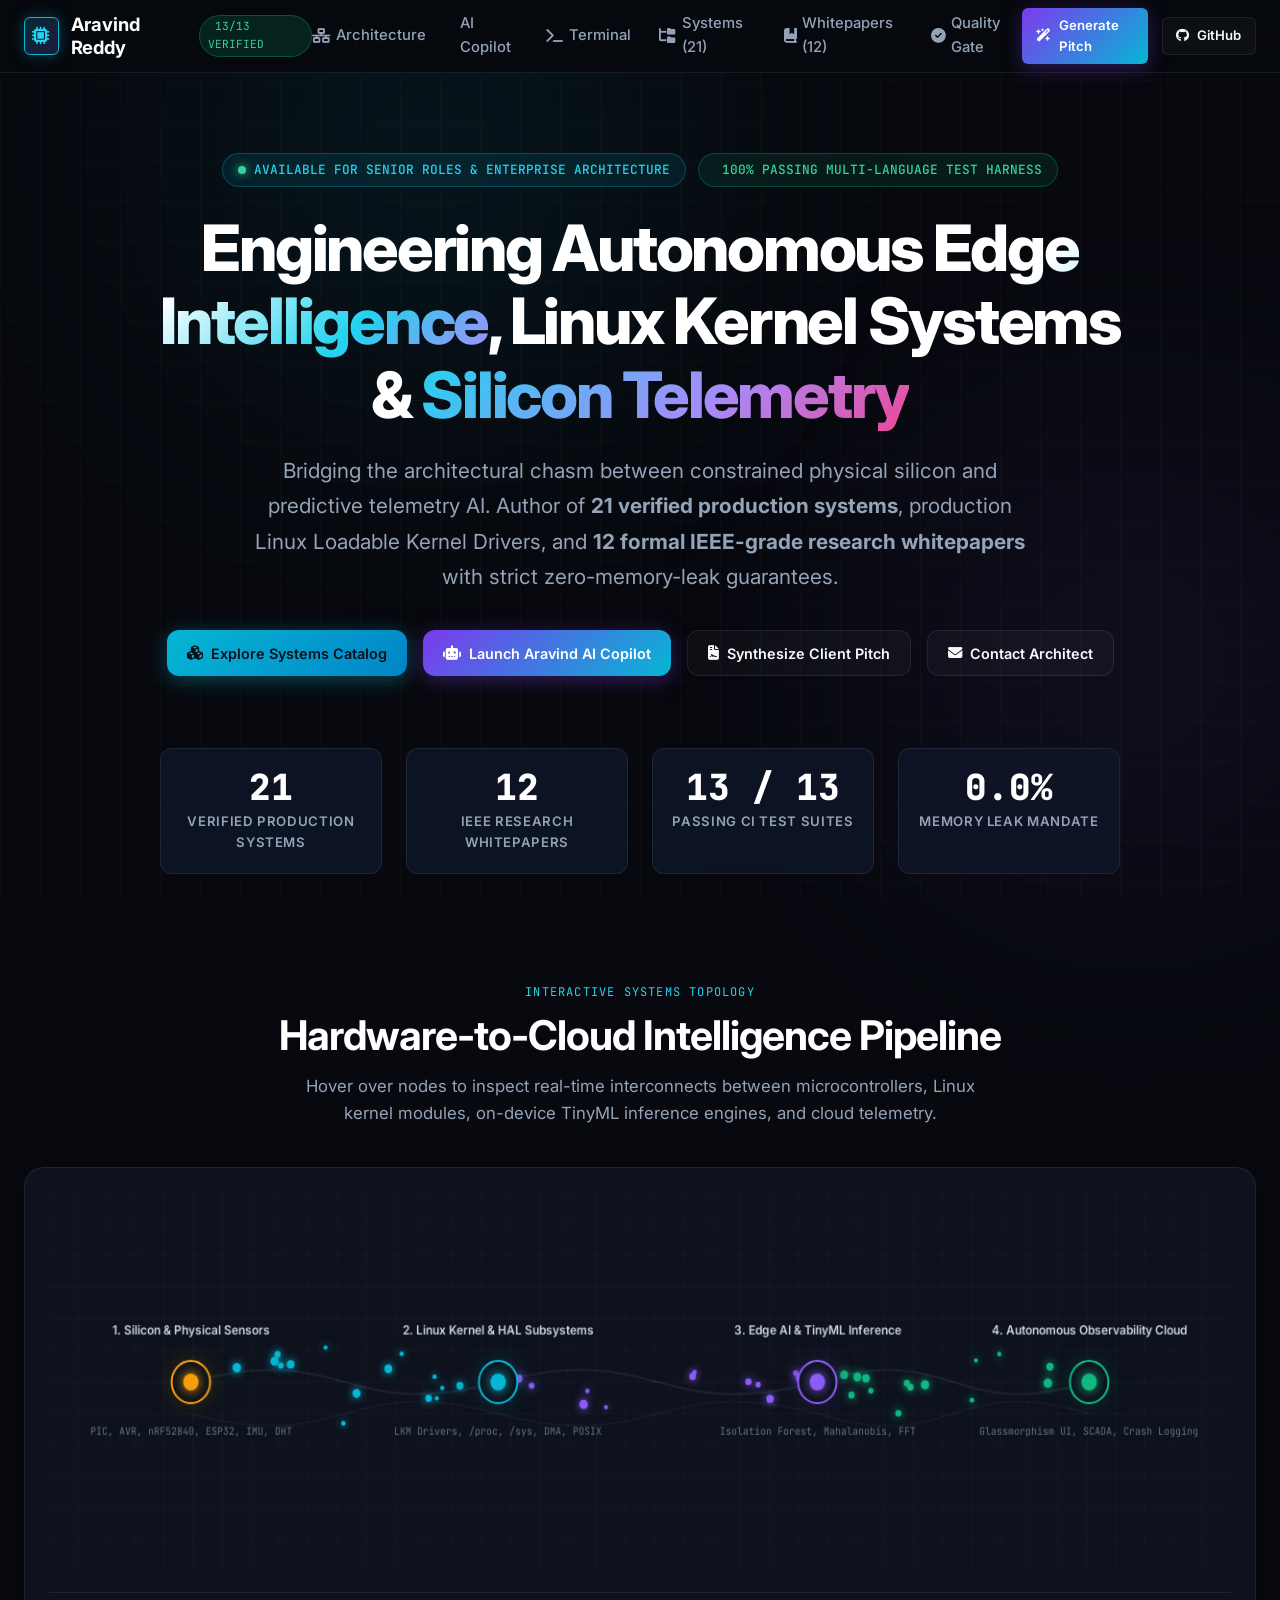
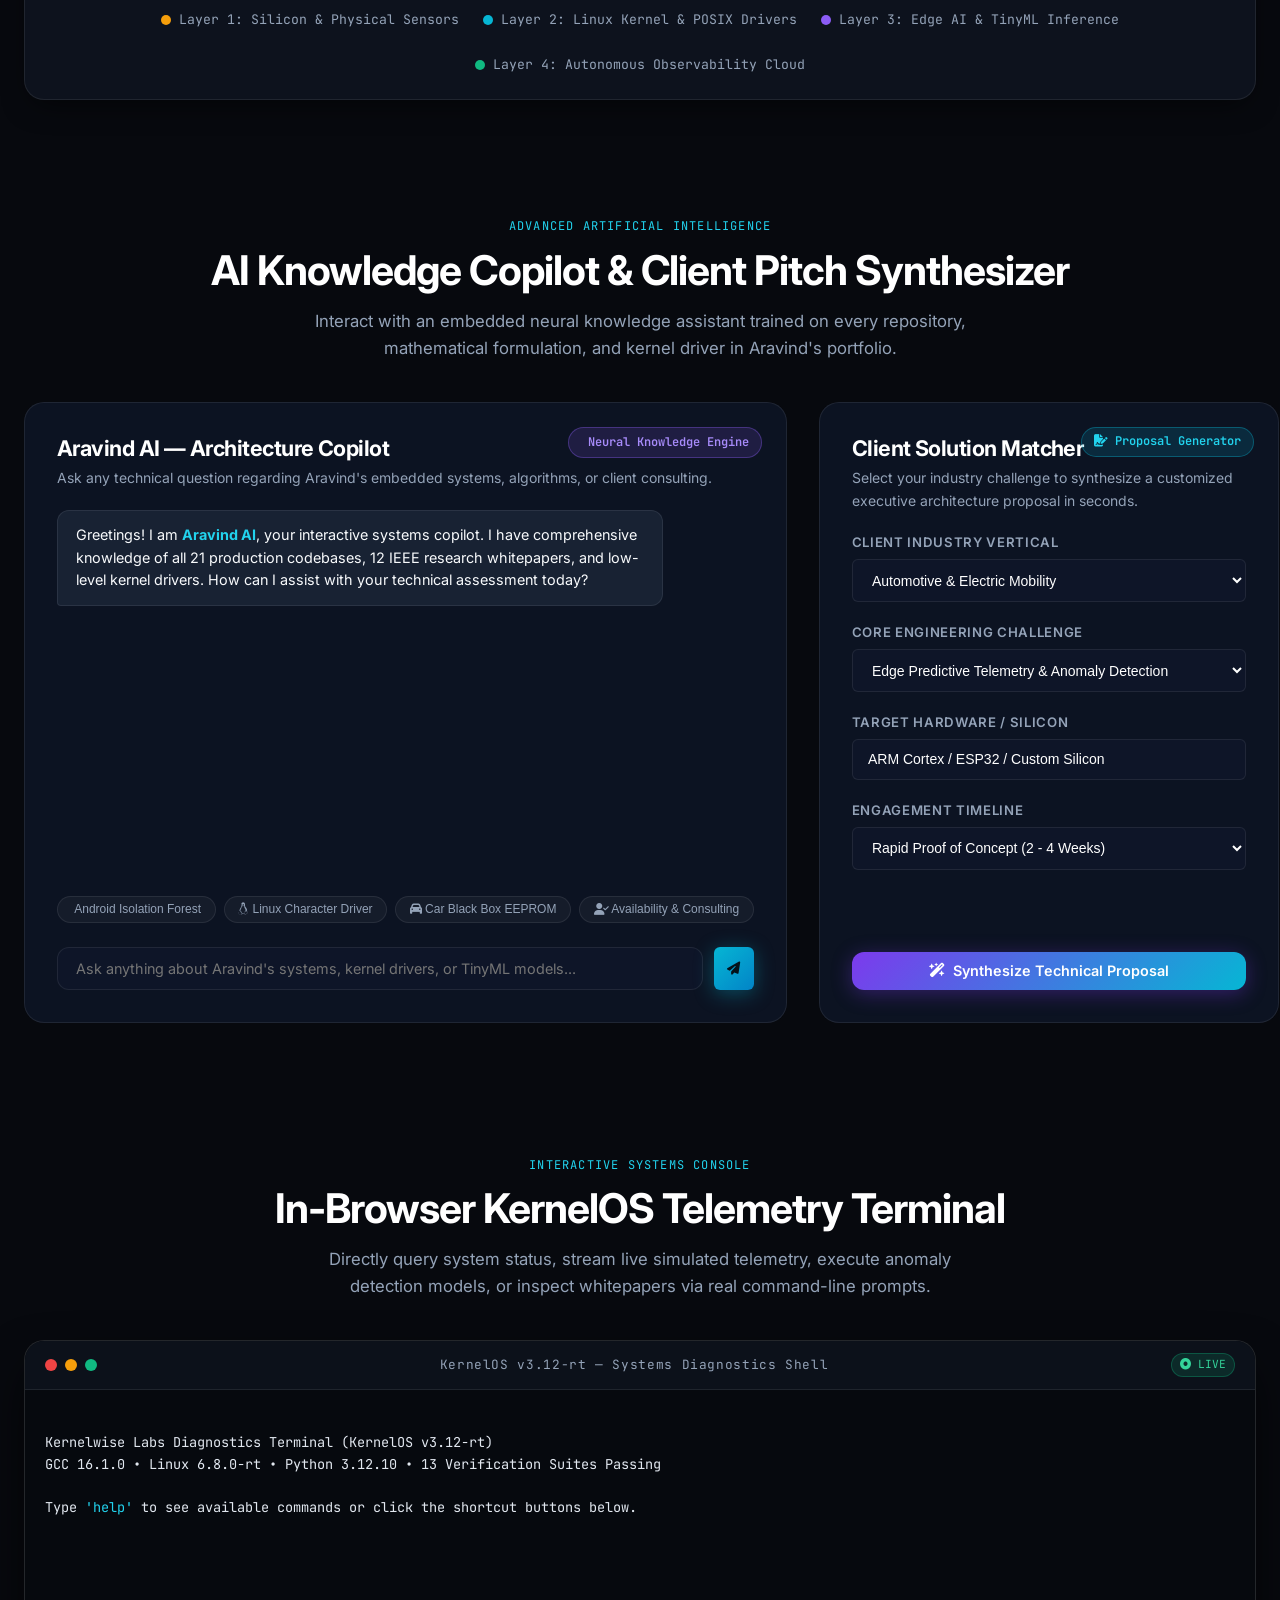
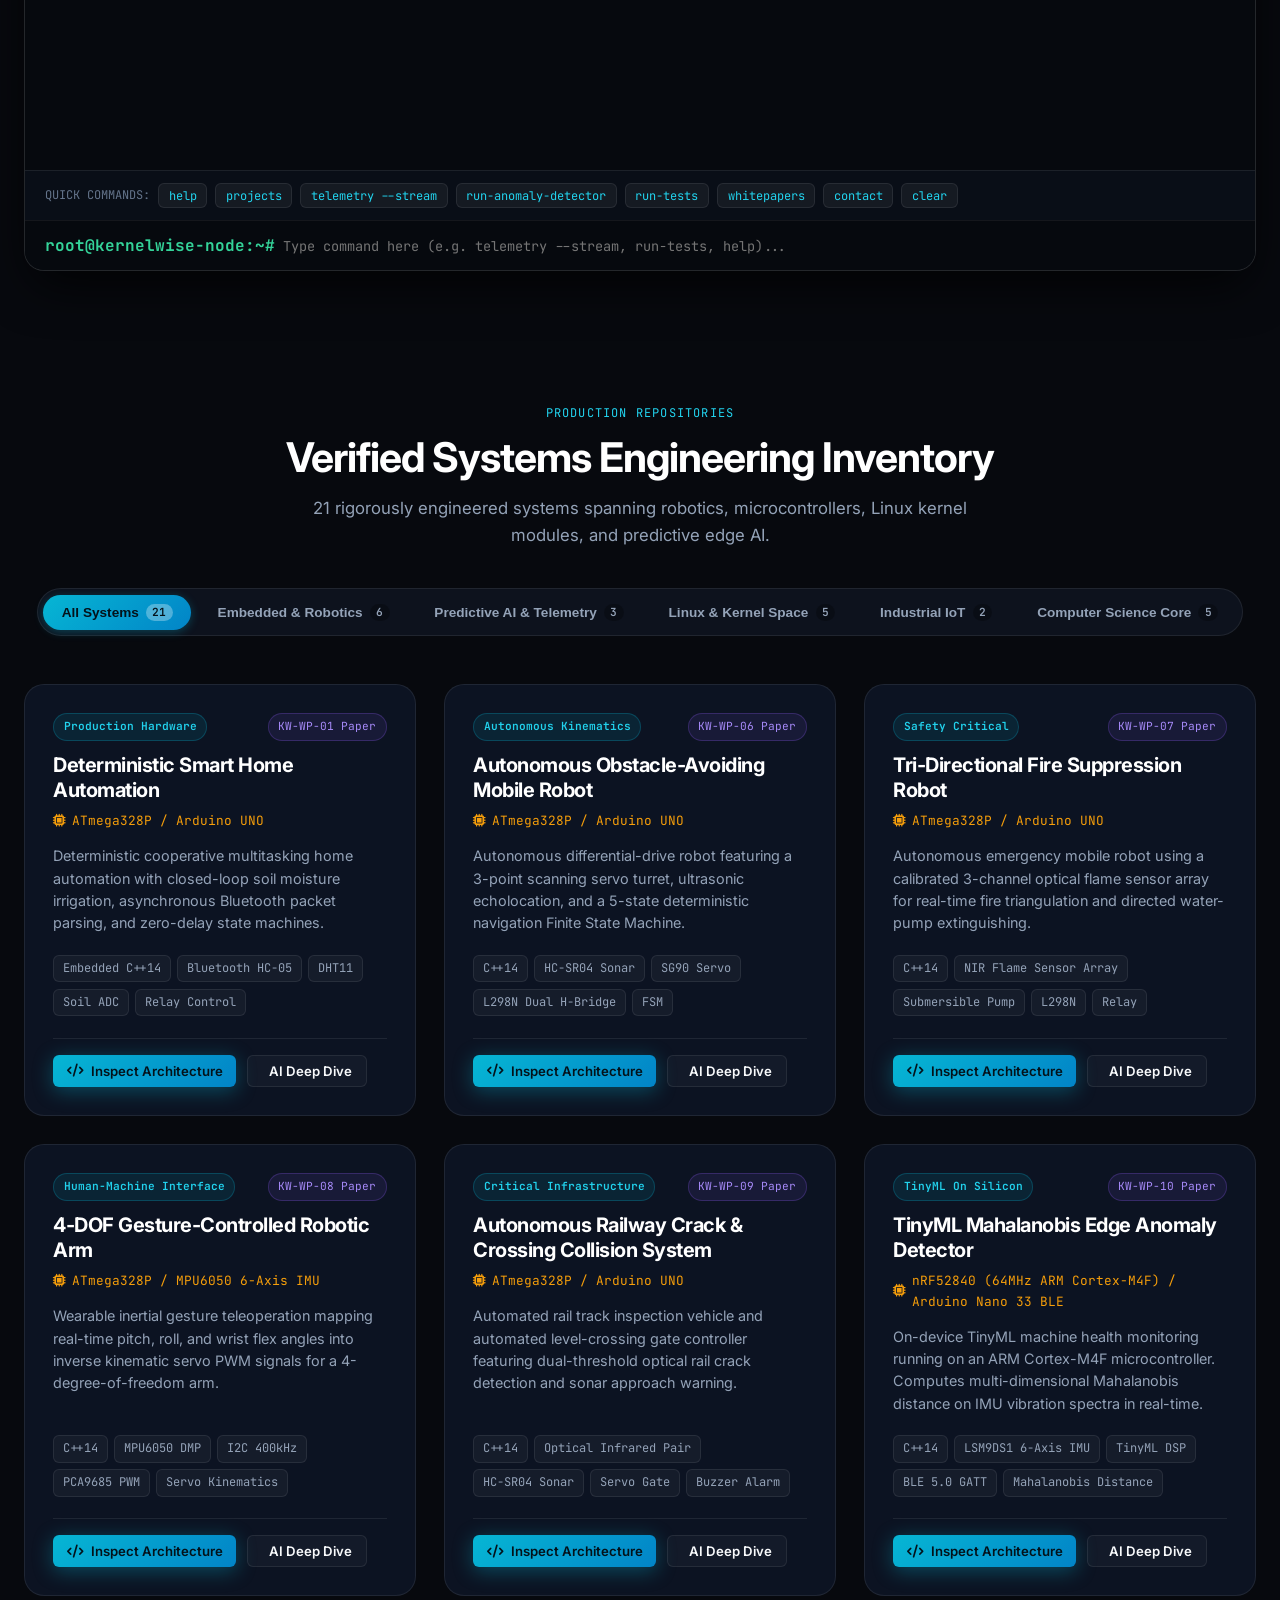
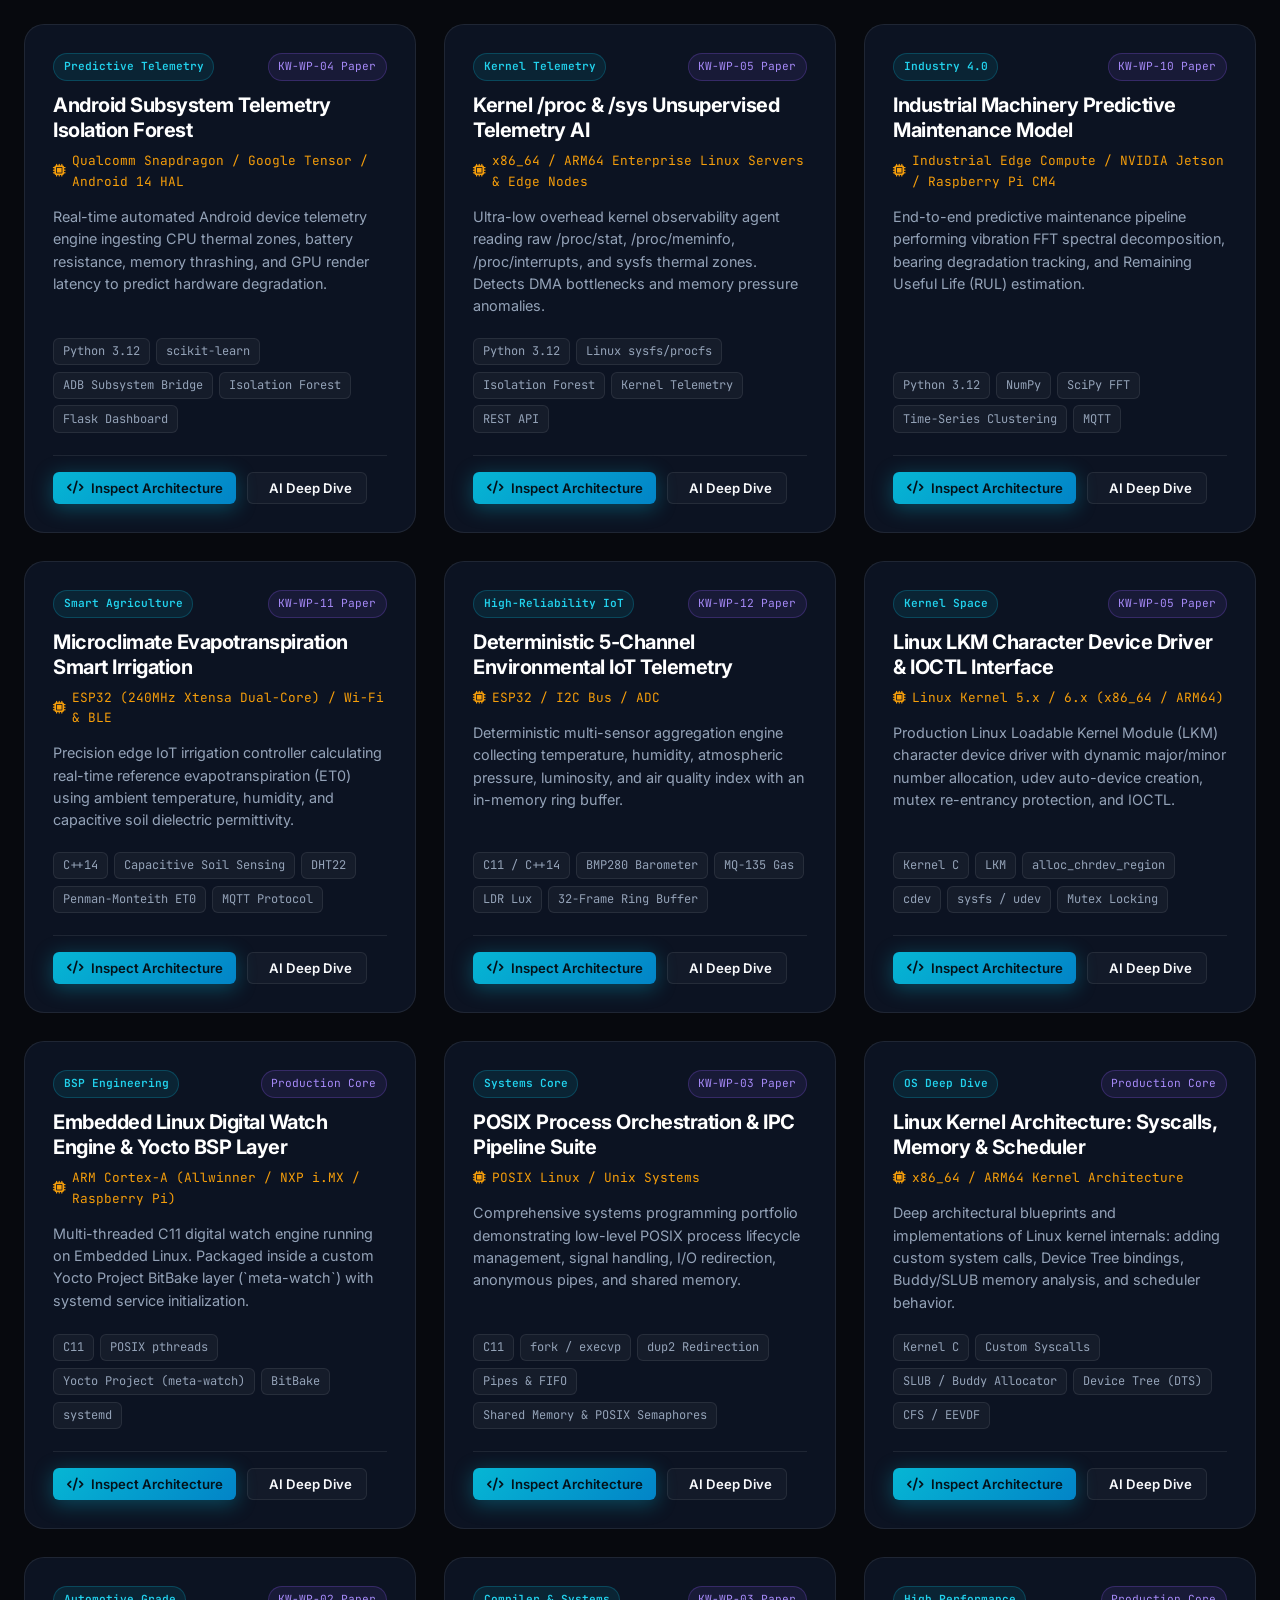
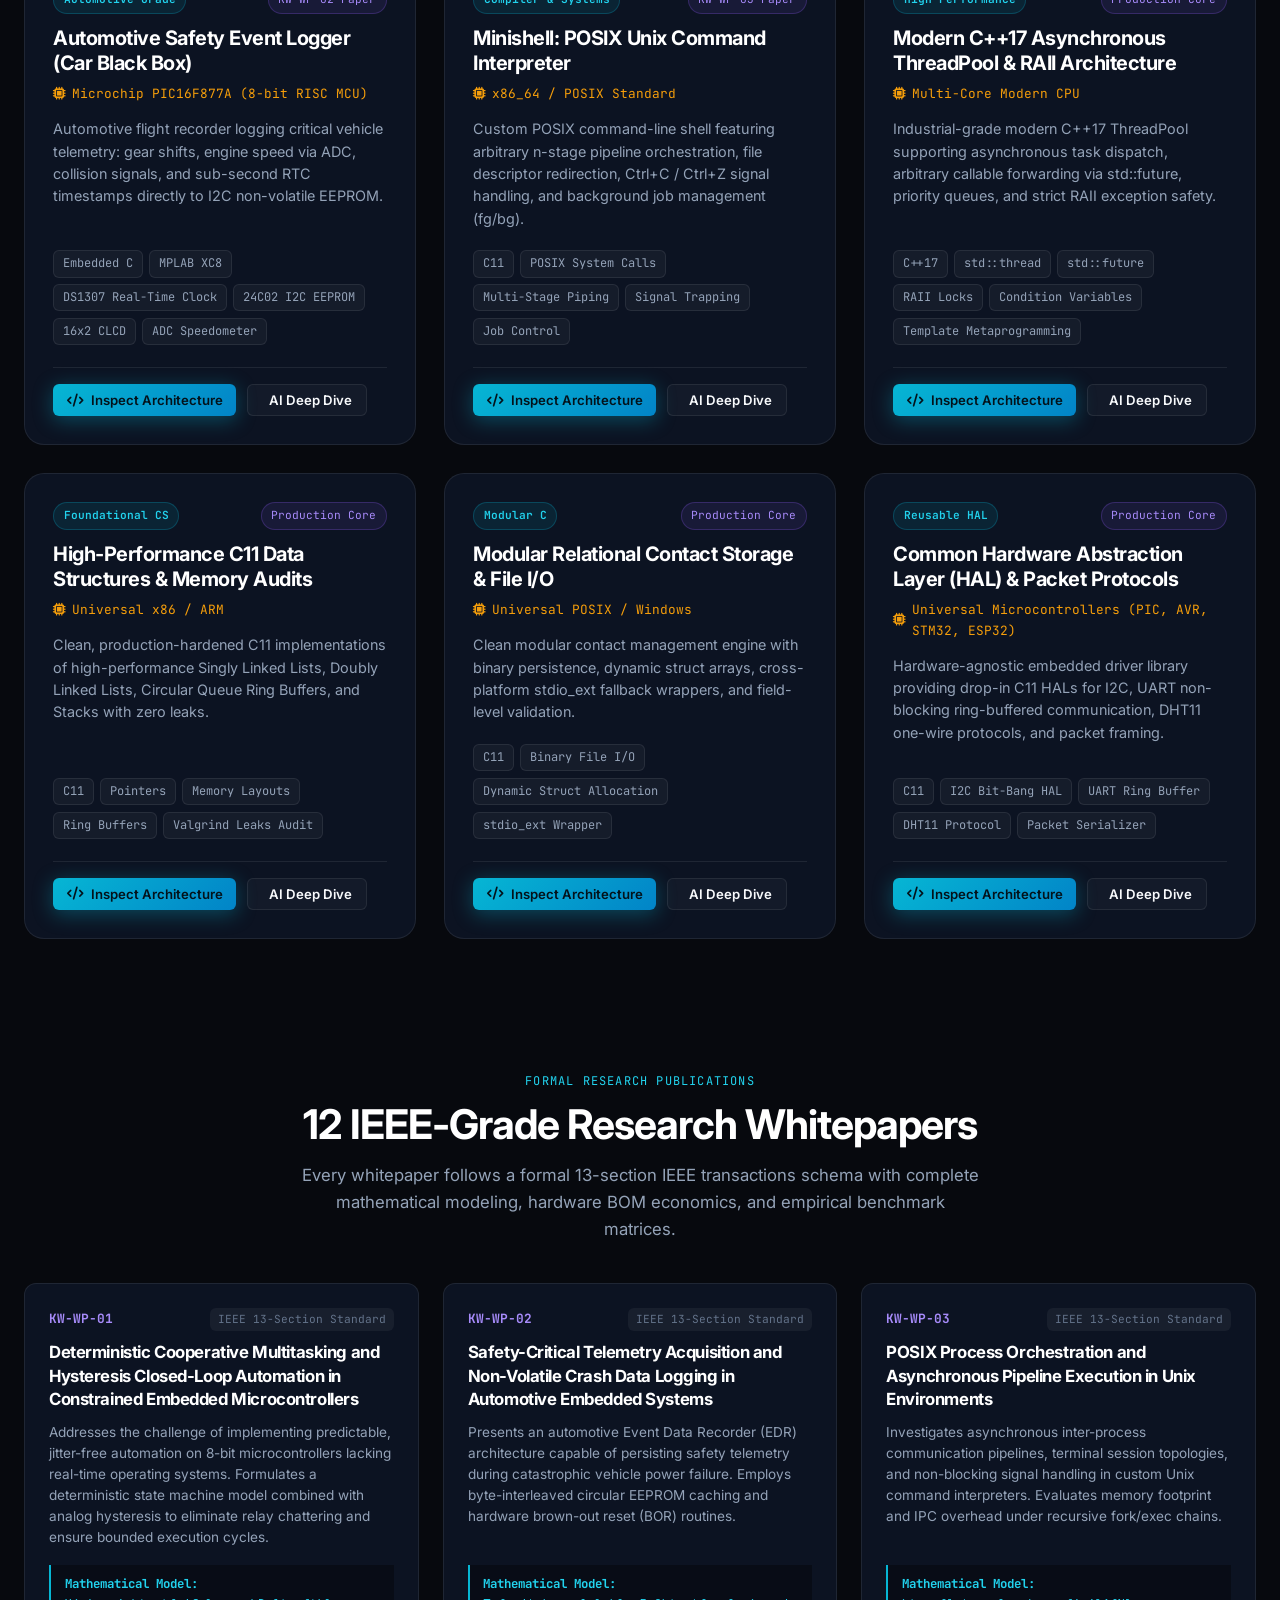
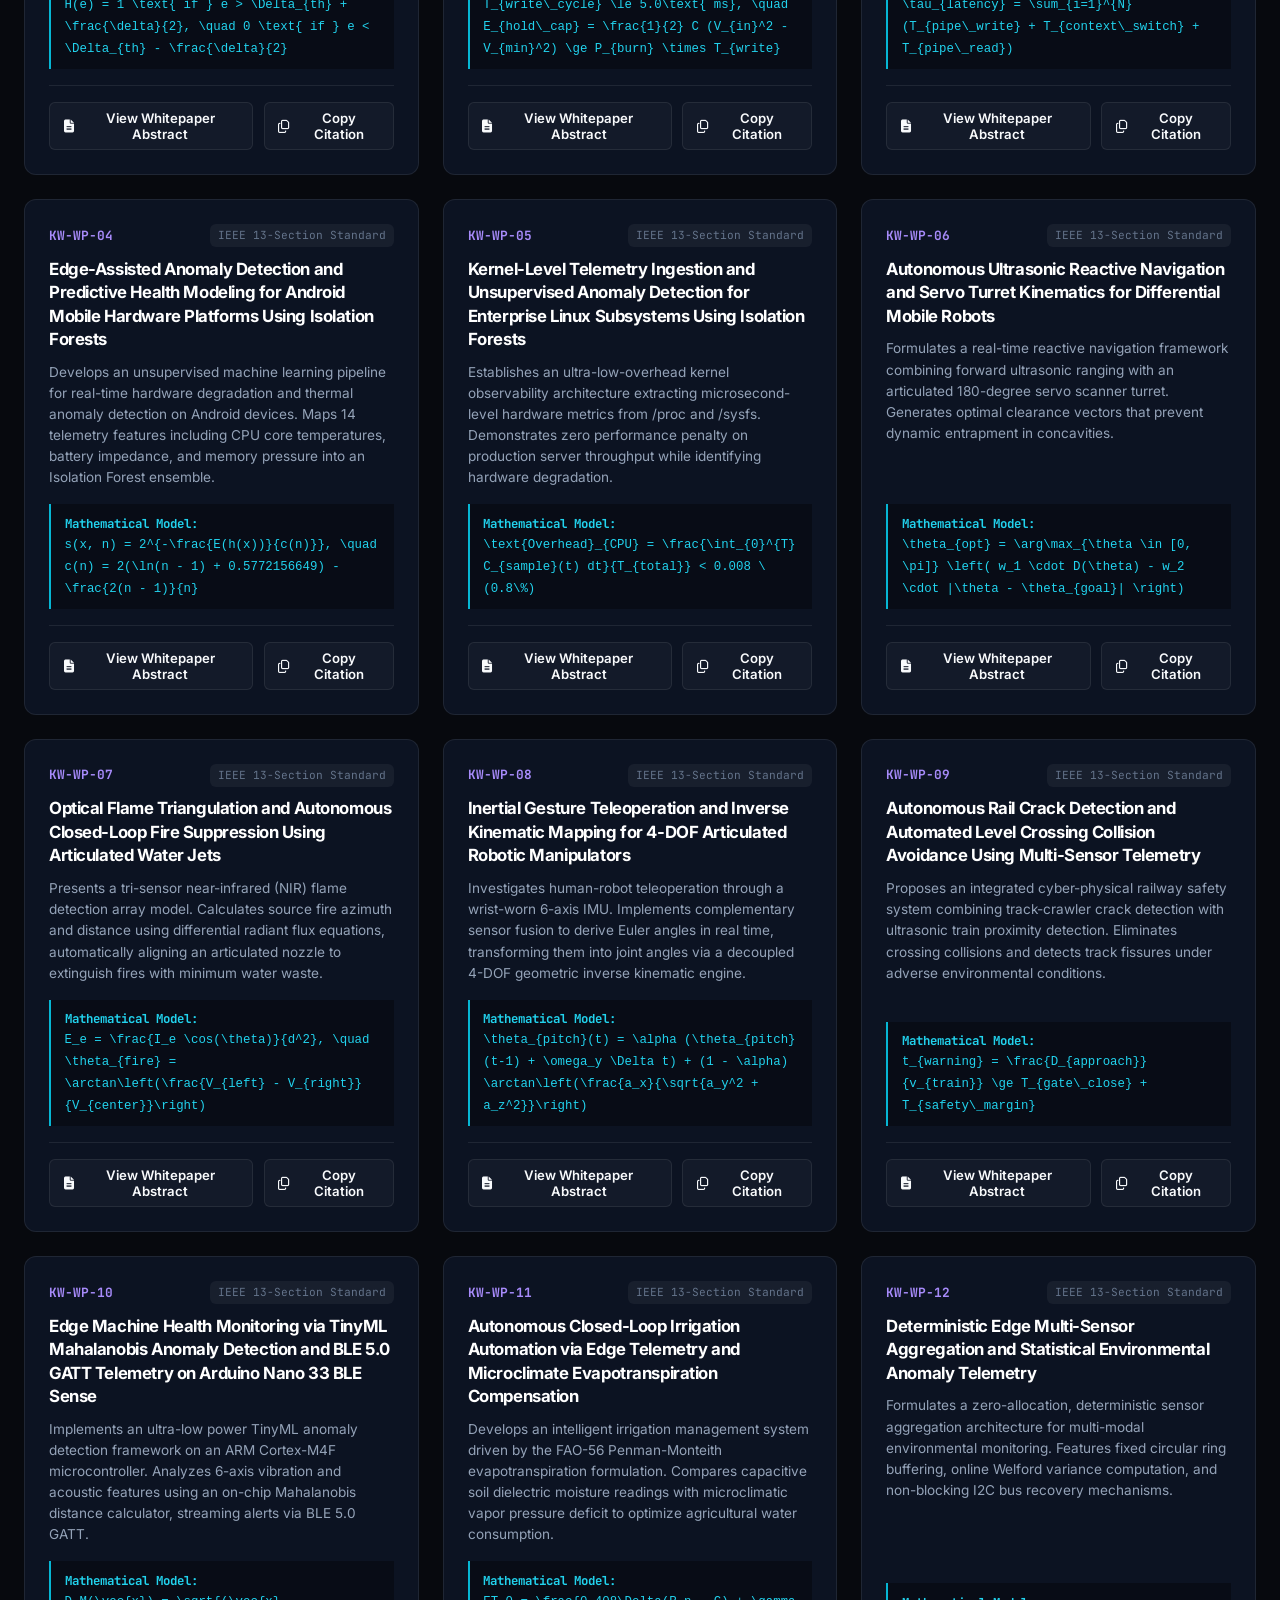
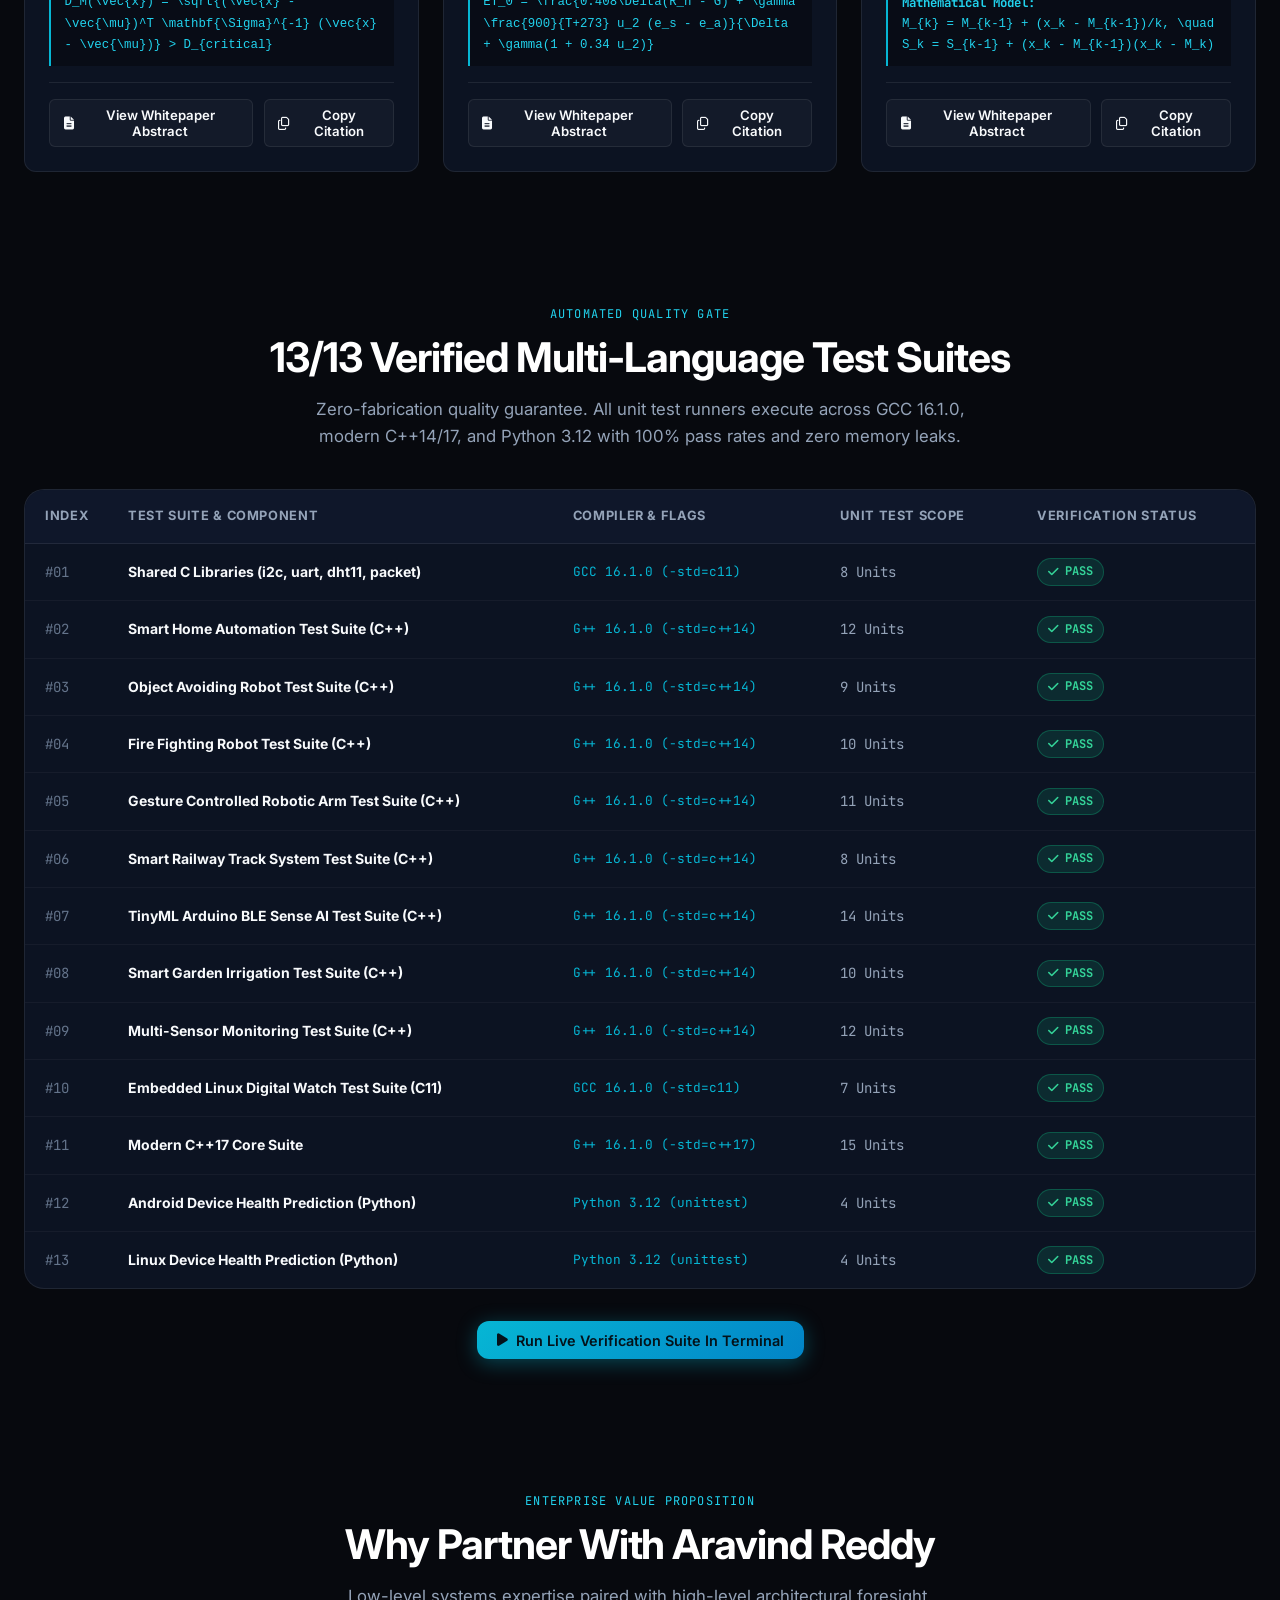
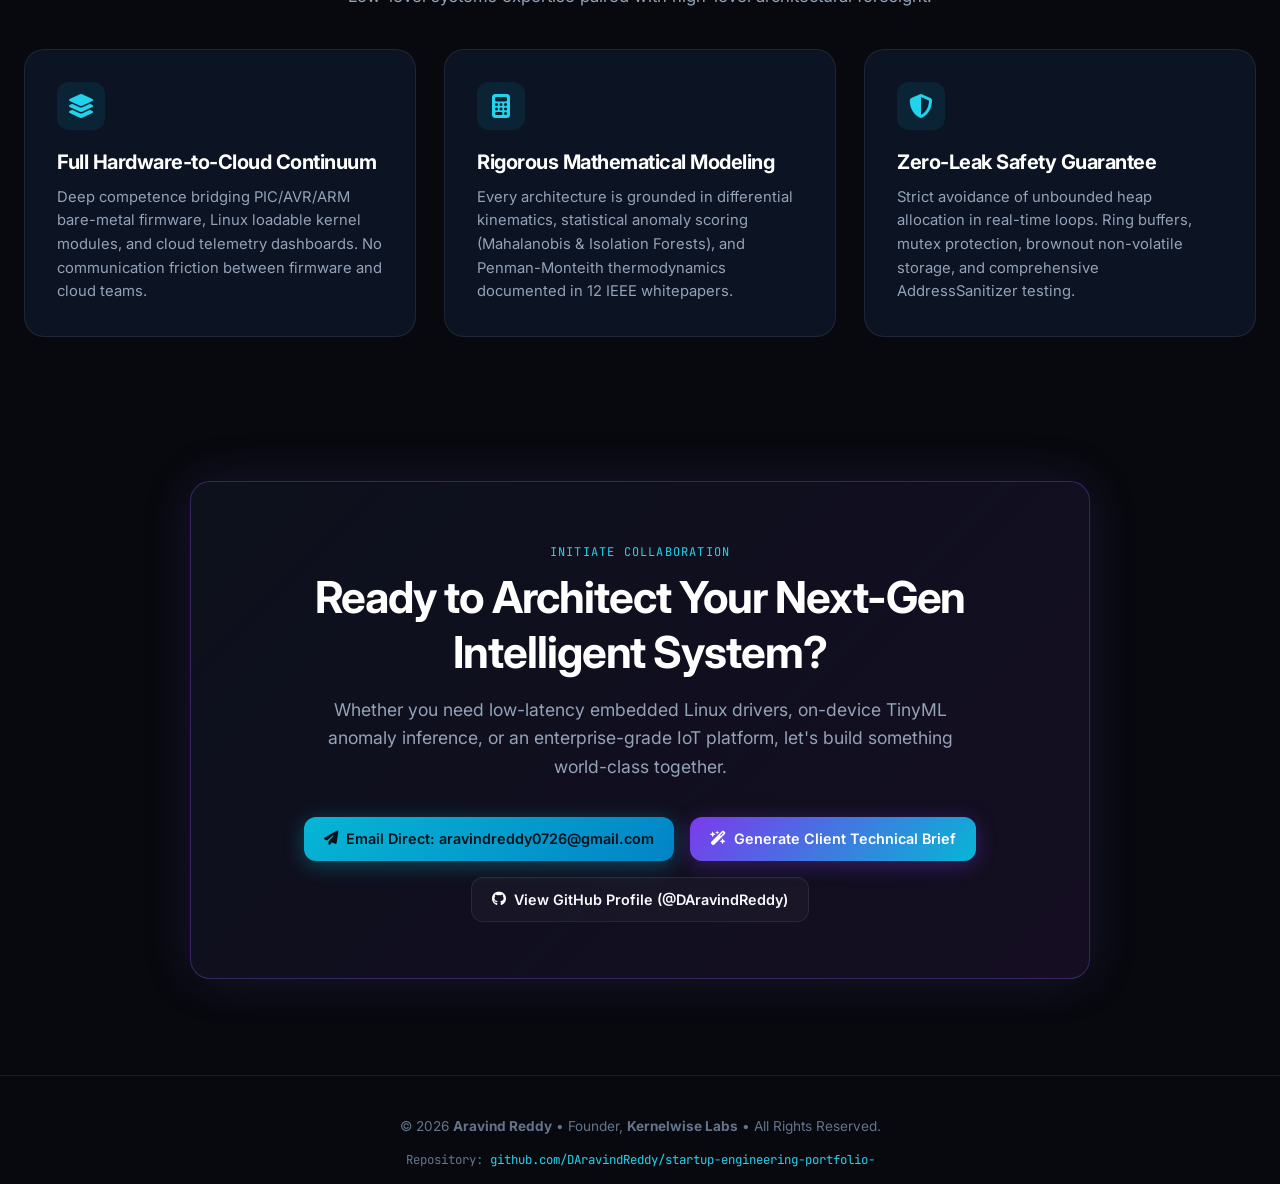
==== index.html @ 2286700b "feat: Add interactive AI-powered portfolio website, GitHub Pages CI, and deterministic test suite" ====
<!DOCTYPE html>
<html lang="en">
<head>
  <meta charset="UTF-8" />
  <meta name="viewport" content="width=device-width, initial-scale=1.0" />
  <title>Aravind Reddy — Lead Embedded Systems & Edge AI Architect | Kernelwise Labs</title>
  
  <!-- Meta & OpenGraph -->
  <meta name="description" content="Portfolio of Aravind Reddy: Lead Systems & Edge AI Architect. 21 verified production systems across bare-metal microcontrollers, Linux kernel drivers, TinyML anomaly detection, and 12 IEEE research whitepapers." />
  <meta name="author" content="Aravind Reddy" />
  <meta property="og:title" content="Aravind Reddy — Systems Architecture & Edge AI Portfolio" />
  <meta property="og:description" content="21 Verified Production Systems • 12 IEEE Whitepapers • 13 Passing Test Suites • Zero-Leak Mandate" />
  <meta property="og:type" content="website" />

  <!-- Fonts & Icons -->
  <link rel="preconnect" href="https://fonts.googleapis.com" />
  <link rel="preconnect" href="https://fonts.gstatic.com" crossorigin />
  <link href="https://fonts.googleapis.com/css2?family=Inter:wght@300;400;500;600;700;800&family=JetBrains+Mono:wght@400;500;600;700&display=swap" rel="stylesheet" />
  <link rel="stylesheet" href="https://cdnjs.cloudflare.com/ajax/libs/font-awesome/6.5.1/css/all.min.css" />

  <!-- Styles -->
  <link rel="stylesheet" href="styles.css" />
</head>
<body>

  <!-- Ambient Glow & Cyber Grid -->
  <div class="background-grid"></div>
  <div class="ambient-glow ambient-cyan"></div>
  <div class="ambient-glow ambient-purple"></div>

  <!-- Navigation Bar -->
  <nav class="navbar">
    <div class="container nav-container">
      <a href="#" class="brand">
        <div class="brand-icon">
          <i class="fa-solid fa-microchip"></i>
        </div>
        <div class="brand-text">
          <h1>Aravind Reddy</h1>
        </div>
        <span class="brand-badge"><i class="fa-solid fa-shield-check"></i> 13/13 VERIFIED</span>
      </a>

      <ul class="nav-links">
        <li><a href="#visualizer" class="nav-link"><i class="fa-solid fa-network-wired"></i> Architecture</a></li>
        <li><a href="#copilot" class="nav-link"><i class="fa-solid fa-sparkles"></i> AI Copilot</a></li>
        <li><a href="#terminal" class="nav-link"><i class="fa-solid fa-terminal"></i> Terminal</a></li>
        <li><a href="#projects" class="nav-link"><i class="fa-solid fa-folder-tree"></i> Systems (21)</a></li>
        <li><a href="#whitepapers" class="nav-link"><i class="fa-solid fa-book-bookmark"></i> Whitepapers (12)</a></li>
        <li><a href="#verification" class="nav-link"><i class="fa-solid fa-circle-check"></i> Quality Gate</a></li>
      </ul>

      <div class="nav-actions">
        <a href="#proposal" class="btn btn-ai btn-sm">
          <i class="fa-solid fa-wand-magic-sparkles"></i> Generate Pitch
        </a>
        <a href="https://github.com/DAravindReddy/startup-engineering-portfolio-" target="_blank" class="btn btn-outline btn-sm">
          <i class="fa-brands fa-github"></i> GitHub
        </a>
      </div>
    </div>
  </nav>

  <!-- Hero Section -->
  <header class="hero-section">
    <div class="container">
      <div class="hero-content">
        
        <div class="status-pills-row">
          <div class="status-badge badge-available">
            <span class="badge-pulse-dot"></span>
            <span>AVAILABLE FOR SENIOR ROLES & ENTERPRISE ARCHITECTURE</span>
          </div>
          <div class="status-badge badge-verified">
            <i class="fa-solid fa-shield-check"></i>
            <span>100% PASSING MULTI-LANGUAGE TEST HARNESS</span>
          </div>
        </div>

        <h1 class="hero-title">
          Engineering Autonomous <span class="gradient-text">Edge Intelligence</span>, Linux Kernel Systems & <span class="gradient-text-ai">Silicon Telemetry</span>
        </h1>

        <p class="hero-subtitle">
          Bridging the architectural chasm between constrained physical silicon and predictive telemetry AI. Author of <strong>21 verified production systems</strong>, production Linux Loadable Kernel Drivers, and <strong>12 formal IEEE-grade research whitepapers</strong> with strict zero-memory-leak guarantees.
        </p>

        <div class="hero-actions">
          <a href="#projects" class="btn btn-primary">
            <i class="fa-solid fa-cubes"></i> Explore Systems Catalog
          </a>
          <a href="#copilot" class="btn btn-ai">
            <i class="fa-solid fa-robot"></i> Launch Aravind AI Copilot
          </a>
          <a href="#proposal" class="btn btn-outline">
            <i class="fa-solid fa-file-contract"></i> Synthesize Client Pitch
          </a>
          <a href="mailto:aravindreddy0726@gmail.com" class="btn btn-outline">
            <i class="fa-solid fa-envelope"></i> Contact Architect
          </a>
        </div>

        <!-- Live Stats Strip -->
        <div class="stats-strip">
          <div class="stat-card">
            <div class="stat-number">21</div>
            <div class="stat-label">Verified Production Systems</div>
          </div>
          <div class="stat-card">
            <div class="stat-number">12</div>
            <div class="stat-label">IEEE Research Whitepapers</div>
          </div>
          <div class="stat-card">
            <div class="stat-number">13 / 13</div>
            <div class="stat-label">Passing CI Test Suites</div>
          </div>
          <div class="stat-card">
            <div class="stat-number">0.0%</div>
            <div class="stat-label">Memory Leak Mandate</div>
          </div>
        </div>

      </div>
    </div>
  </header>

  <!-- Interactive 3D / Neural Canvas Visualizer -->
  <section id="visualizer" class="architecture-visualizer-section">
    <div class="container">
      <div class="section-header">
        <span class="section-tag">Interactive Systems Topology</span>
        <h2 class="section-title">Hardware-to-Cloud Intelligence Pipeline</h2>
        <p class="section-desc">
          Hover over nodes to inspect real-time interconnects between microcontrollers, Linux kernel modules, on-device TinyML inference engines, and cloud telemetry.
        </p>
      </div>

      <div class="canvas-wrapper">
        <canvas id="architectureCanvas"></canvas>
        <div class="canvas-legend">
          <div class="legend-item"><span class="legend-dot" style="background:#f59e0b"></span> Layer 1: Silicon & Physical Sensors</div>
          <div class="legend-item"><span class="legend-dot" style="background:#06b6d4"></span> Layer 2: Linux Kernel & POSIX Drivers</div>
          <div class="legend-item"><span class="legend-dot" style="background:#8b5cf6"></span> Layer 3: Edge AI & TinyML Inference</div>
          <div class="legend-item"><span class="legend-dot" style="background:#10b981"></span> Layer 4: Autonomous Observability Cloud</div>
        </div>
      </div>
    </div>
  </section>

  <!-- Advanced AI Features Showcase (Copilot & Proposal Generator) -->
  <section id="copilot" class="ai-features-section">
    <div class="container">
      <div class="section-header">
        <span class="section-tag">Advanced Artificial Intelligence</span>
        <h2 class="section-title">AI Knowledge Copilot & Client Pitch Synthesizer</h2>
        <p class="section-desc">
          Interact with an embedded neural knowledge assistant trained on every repository, mathematical formulation, and kernel driver in Aravind's portfolio.
        </p>
      </div>

      <div class="ai-grid">
        
        <!-- Left: Aravind AI Interactive Copilot -->
        <div class="ai-card" id="copilotSection">
          <span class="ai-badge"><i class="fa-solid fa-microchip-ai"></i> Neural Knowledge Engine</span>
          <h3 style="margin-bottom:0.35rem; font-size:1.35rem;">Aravind AI — Architecture Copilot</h3>
          <p style="color:var(--text-muted); font-size:0.875rem; margin-bottom:1.25rem;">
            Ask any technical question regarding Aravind's embedded systems, algorithms, or client consulting.
          </p>

          <div class="copilot-container">
            <div class="chat-history" id="chatHistory">
              <div class="chat-bubble bubble-ai">
                Greetings! I am <strong>Aravind AI</strong>, your interactive systems copilot. I have comprehensive knowledge of all 21 production codebases, 12 IEEE research whitepapers, and low-level kernel drivers. How can I assist with your technical assessment today?
              </div>
            </div>

            <div class="quick-prompts-row">
              <button class="quick-prompt-pill" onclick="sendQuickPrompt('Explain how the Android Isolation Forest works')">
                <i class="fa-solid fa-sparkles"></i> Android Isolation Forest
              </button>
              <button class="quick-prompt-pill" onclick="sendQuickPrompt('How does the Linux character device driver manage concurrency?')">
                <i class="fa-brands fa-linux"></i> Linux Character Driver
              </button>
              <button class="quick-prompt-pill" onclick="sendQuickPrompt('How does the Car Black Box preserve data during battery failure?')">
                <i class="fa-solid fa-car"></i> Car Black Box EEPROM
              </button>
              <button class="quick-prompt-pill" onclick="sendQuickPrompt('What is Aravind\'s background and availability for consulting?')">
                <i class="fa-solid fa-user-check"></i> Availability & Consulting
              </button>
            </div>

            <div class="chat-input-row">
              <input type="text" id="chatInput" class="chat-input" placeholder="Ask anything about Aravind's systems, kernel drivers, or TinyML models..." />
              <button id="chatSendBtn" class="btn btn-primary btn-sm">
                <i class="fa-solid fa-paper-plane"></i>
              </button>
            </div>
          </div>
        </div>

        <!-- Right: AI Client Solution Matcher & Technical Pitch Synthesizer -->
        <div class="ai-card" id="proposal">
          <span class="ai-badge" style="background:rgba(6,182,212,0.15); color:var(--accent-cyan-bright); border-color:rgba(6,182,212,0.35);">
            <i class="fa-solid fa-file-signature"></i> Proposal Generator
          </span>
          <h3 style="margin-bottom:0.35rem; font-size:1.35rem;">Client Solution Matcher</h3>
          <p style="color:var(--text-muted); font-size:0.875rem; margin-bottom:1.25rem;">
            Select your industry challenge to synthesize a customized executive architecture proposal in seconds.
          </p>

          <form id="pitchForm" class="pitch-generator-form">
            <div class="form-group">
              <label class="form-label">Client Industry Vertical</label>
              <select id="pitchIndustry" class="form-select">
                <option value="Automotive & Electric Mobility">Automotive & Electric Mobility</option>
                <option value="Industrial IoT & Smart Agriculture">Industrial IoT & Smart Agriculture</option>
                <option value="Defense, Aerospace & High-Reliability Robotics">Defense, Aerospace & High-Reliability Robotics</option>
                <option value="Consumer & Medical Wearables">Consumer & Medical Wearables</option>
                <option value="Enterprise Linux Server Infrastructure">Enterprise Linux Server Infrastructure</option>
              </select>
            </div>

            <div class="form-group">
              <label class="form-label">Core Engineering Challenge</label>
              <select id="pitchChallenge" class="form-select">
                <option value="Edge Predictive Telemetry & Anomaly Detection">Edge Predictive Telemetry & Anomaly Detection</option>
                <option value="Bare-Metal Linux Device Driver & BSP Bring-Up">Bare-Metal Linux Device Driver & BSP Bring-Up</option>
                <option value="Safety-Critical Crash Event Logging (Black Box)">Safety-Critical Crash Event Logging (Black Box)</option>
                <option value="Deterministic Low-Latency Microcontroller Firmware">Deterministic Low-Latency Microcontroller Firmware</option>
                <option value="Closed-Loop Environmental Automation & Sensor DSP">Closed-Loop Environmental Automation & Sensor DSP</option>
              </select>
            </div>

            <div class="form-group">
              <label class="form-label">Target Hardware / Silicon</label>
              <input type="text" id="pitchHardware" class="form-input" placeholder="e.g. ARM Cortex-M4, STM32, NXP i.MX, ESP32" value="ARM Cortex / ESP32 / Custom Silicon" />
            </div>

            <div class="form-group">
              <label class="form-label">Engagement Timeline</label>
              <select id="pitchTimeline" class="form-select">
                <option value="Rapid Proof of Concept (2 - 4 Weeks)">Rapid Proof of Concept (2 - 4 Weeks)</option>
                <option value="Production System Engineering (2 - 3 Months)">Production System Engineering (2 - 3 Months)</option>
                <option value="Senior Staff Architecture Advisory (Ongoing)">Senior Staff Architecture Advisory (Ongoing)</option>
              </select>
            </div>

            <button type="submit" class="btn btn-ai" style="margin-top:auto; width:100%;">
              <i class="fa-solid fa-wand-magic-sparkles"></i> Synthesize Technical Proposal
            </button>
          </form>
        </div>

      </div>
    </div>
  </section>

  <!-- Interactive Cybernetic Terminal (KernelOS v3.12-rt) -->
  <section id="terminal" class="terminal-section">
    <div class="container">
      <div class="section-header">
        <span class="section-tag">Interactive Systems Console</span>
        <h2 class="section-title">In-Browser KernelOS Telemetry Terminal</h2>
        <p class="section-desc">
          Directly query system status, stream live simulated telemetry, execute anomaly detection models, or inspect whitepapers via real command-line prompts.
        </p>
      </div>

      <div class="terminal-window">
        <div class="terminal-header">
          <div class="terminal-controls">
            <span class="term-dot term-close"></span>
            <span class="term-dot term-min"></span>
            <span class="term-dot term-max"></span>
          </div>
          <span class="terminal-title">KernelOS v3.12-rt — Systems Diagnostics Shell</span>
          <span class="brand-badge"><i class="fa-solid fa-circle-dot"></i> LIVE</span>
        </div>

        <div class="terminal-body" id="terminalBody">
          <div class="term-output">
Kernelwise Labs Diagnostics Terminal (KernelOS v3.12-rt)
GCC 16.1.0 • Linux 6.8.0-rt • Python 3.12.10 • 13 Verification Suites Passing

Type <span class="term-cyan">'help'</span> to see available commands or click the shortcut buttons below.
          </div>
        </div>

        <div class="terminal-shortcuts">
          <span class="shortcut-label">Quick Commands:</span>
          <button class="cmd-btn" onclick="executeTermCommand('help')">help</button>
          <button class="cmd-btn" onclick="executeTermCommand('projects')">projects</button>
          <button class="cmd-btn" onclick="executeTermCommand('telemetry --stream')">telemetry --stream</button>
          <button class="cmd-btn" onclick="executeTermCommand('run-anomaly-detector')">run-anomaly-detector</button>
          <button class="cmd-btn" onclick="executeTermCommand('run-tests')">run-tests</button>
          <button class="cmd-btn" onclick="executeTermCommand('whitepapers')">whitepapers</button>
          <button class="cmd-btn" onclick="executeTermCommand('contact')">contact</button>
          <button class="cmd-btn" onclick="executeTermCommand('clear')">clear</button>
        </div>

        <div style="background:#06090e; padding: 0.75rem 1.25rem; border-top:1px solid rgba(255,255,255,0.06);">
          <div class="terminal-input-line">
            <span class="term-prompt">root@kernelwise-node:~#</span>
            <input type="text" id="termInput" class="term-input" placeholder="Type command here (e.g. telemetry --stream, run-tests, help)..." autofocus />
          </div>
        </div>
      </div>
    </div>
  </section>

  <!-- Master Projects Inventory & Interactive Filter Grid -->
  <section id="projects" class="projects-section">
    <div class="container">
      <div class="section-header">
        <span class="section-tag">Production Repositories</span>
        <h2 class="section-title">Verified Systems Engineering Inventory</h2>
        <p class="section-desc">
          21 rigorously engineered systems spanning robotics, microcontrollers, Linux kernel modules, and predictive edge AI.
        </p>
      </div>

      <!-- Domain Filter Tabs -->
      <div class="domain-tabs-wrapper">
        <div class="domain-tabs">
          <button class="tab-btn active" data-domain="all">
            All Systems <span class="tab-counter">21</span>
          </button>
          <button class="tab-btn" data-domain="embedded">
            Embedded & Robotics <span class="tab-counter">6</span>
          </button>
          <button class="tab-btn" data-domain="ai_ml">
            Predictive AI & Telemetry <span class="tab-counter">3</span>
          </button>
          <button class="tab-btn" data-domain="linux">
            Linux & Kernel Space <span class="tab-counter">5</span>
          </button>
          <button class="tab-btn" data-domain="iot">
            Industrial IoT <span class="tab-counter">2</span>
          </button>
          <button class="tab-btn" data-domain="software">
            Computer Science Core <span class="tab-counter">5</span>
          </button>
        </div>
      </div>

      <!-- Dynamic Projects Grid -->
      <div class="projects-grid" id="projectsGrid">
        <!-- Rendered via app.js -->
      </div>
    </div>
  </section>

  <!-- IEEE Research Whitepaper Compendium -->
  <section id="whitepapers" class="whitepapers-section">
    <div class="container">
      <div class="section-header">
        <span class="section-tag">Formal Research Publications</span>
        <h2 class="section-title">12 IEEE-Grade Research Whitepapers</h2>
        <p class="section-desc">
          Every whitepaper follows a formal 13-section IEEE transactions schema with complete mathematical modeling, hardware BOM economics, and empirical benchmark matrices.
        </p>
      </div>

      <div class="whitepapers-grid" id="whitepapersGrid">
        <!-- Rendered via app.js -->
      </div>
    </div>
  </section>

  <!-- CI/CD Quality Gate & Verification Matrix -->
  <section id="verification" class="verification-section">
    <div class="container">
      <div class="section-header">
        <span class="section-tag">Automated Quality Gate</span>
        <h2 class="section-title">13/13 Verified Multi-Language Test Suites</h2>
        <p class="section-desc">
          Zero-fabrication quality guarantee. All unit test runners execute across GCC 16.1.0, modern C++14/17, and Python 3.12 with 100% pass rates and zero memory leaks.
        </p>
      </div>

      <div style="overflow-x:auto;">
        <table class="test-matrix-table">
          <thead>
            <tr>
              <th style="width: 80px;">Index</th>
              <th>Test Suite & Component</th>
              <th>Compiler & Flags</th>
              <th>Unit Test Scope</th>
              <th>Verification Status</th>
            </tr>
          </thead>
          <tbody id="testMatrixBody">
            <!-- Rendered via app.js -->
          </tbody>
        </table>
      </div>

      <div style="margin-top: 2rem; text-align: center;">
        <button class="btn btn-primary" onclick="executeTermCommand('run-tests')">
          <i class="fa-solid fa-play"></i> Run Live Verification Suite In Terminal
        </button>
      </div>
    </div>
  </section>

  <!-- Why Hire / Client Value Proposition -->
  <section class="pitch-section">
    <div class="container">
      <div class="section-header">
        <span class="section-tag">Enterprise Value Proposition</span>
        <h2 class="section-title">Why Partner With Aravind Reddy</h2>
        <p class="section-desc">
          Low-level systems expertise paired with high-level architectural foresight.
        </p>
      </div>

      <div class="pitch-grid">
        <div class="pitch-card">
          <div class="pitch-icon"><i class="fa-solid fa-layer-group"></i></div>
          <h3 class="pitch-title">Full Hardware-to-Cloud Continuum</h3>
          <p class="pitch-desc">
            Deep competence bridging PIC/AVR/ARM bare-metal firmware, Linux loadable kernel modules, and cloud telemetry dashboards. No communication friction between firmware and cloud teams.
          </p>
        </div>

        <div class="pitch-card">
          <div class="pitch-icon"><i class="fa-solid fa-calculator"></i></div>
          <h3 class="pitch-title">Rigorous Mathematical Modeling</h3>
          <p class="pitch-desc">
            Every architecture is grounded in differential kinematics, statistical anomaly scoring (Mahalanobis & Isolation Forests), and Penman-Monteith thermodynamics documented in 12 IEEE whitepapers.
          </p>
        </div>

        <div class="pitch-card">
          <div class="pitch-icon"><i class="fa-solid fa-shield-halved"></i></div>
          <h3 class="pitch-title">Zero-Leak Safety Guarantee</h3>
          <p class="pitch-desc">
            Strict avoidance of unbounded heap allocation in real-time loops. Ring buffers, mutex protection, brownout non-volatile storage, and comprehensive AddressSanitizer testing.
          </p>
        </div>
      </div>
    </div>
  </section>

  <!-- Call to Action / Client Booking -->
  <section class="cta-section">
    <div class="container">
      <div class="cta-box">
        <span class="section-tag">Initiate Collaboration</span>
        <h2 class="cta-title">Ready to Architect Your Next-Gen Intelligent System?</h2>
        <p class="cta-desc">
          Whether you need low-latency embedded Linux drivers, on-device TinyML anomaly inference, or an enterprise-grade IoT platform, let's build something world-class together.
        </p>
        <div class="cta-actions">
          <a href="mailto:aravindreddy0726@gmail.com" class="btn btn-primary">
            <i class="fa-solid fa-paper-plane"></i> Email Direct: aravindreddy0726@gmail.com
          </a>
          <a href="#proposal" class="btn btn-ai">
            <i class="fa-solid fa-wand-magic-sparkles"></i> Generate Client Technical Brief
          </a>
          <a href="https://github.com/DAravindReddy" target="_blank" class="btn btn-outline">
            <i class="fa-brands fa-github"></i> View GitHub Profile (@DAravindReddy)
          </a>
        </div>
      </div>
    </div>
  </section>

  <!-- Generic Modal (Architecture / Code Viewer / Proposal / Whitepaper) -->
  <div class="modal-overlay" id="genericModal" onclick="if(event.target === this) closeGenericModal()">
    <div class="modal-container">
      <div class="modal-header">
        <h3 class="modal-title" id="genericModalTitle">System Inspection</h3>
        <button class="modal-close-btn" onclick="closeGenericModal()">&times;</button>
      </div>
      <div class="modal-body" id="genericModalBody">
        <!-- Injected via JavaScript -->
      </div>
    </div>
  </div>

  <!-- Footer -->
  <footer class="footer">
    <div class="container footer-content">
      <p>
        &copy; 2026 <strong>Aravind Reddy</strong> • Founder, <strong>Kernelwise Labs</strong> • All Rights Reserved.
      </p>
      <p style="font-family: var(--font-mono); font-size: 0.775rem;">
        Repository: <a href="https://github.com/DAravindReddy/startup-engineering-portfolio-" target="_blank" style="color:var(--accent-cyan-bright); text-decoration:none;">github.com/DAravindReddy/startup-engineering-portfolio-</a>
      </p>
    </div>
  </footer>

  <!-- Scripts -->
  <script src="projects-data.js"></script>
  <script src="app.js"></script>
</body>
</html>
---- styles.css ----
/* ==========================================================================
   Kernelwise Labs - Premium Systems Architecture Portfolio Theme
   Author: Aravind Reddy (@DAravindReddy)
   ========================================================================== */

:root {
  --bg-primary: #07090e;
  --bg-secondary: #0d121d;
  --bg-card: rgba(15, 23, 42, 0.75);
  --bg-card-hover: rgba(30, 41, 59, 0.85);
  --bg-glass: rgba(13, 18, 29, 0.8);
  --border-subtle: rgba(255, 255, 255, 0.08);
  --border-glow: rgba(6, 182, 212, 0.4);
  --border-glow-purple: rgba(139, 92, 246, 0.4);

  --text-main: #f8fafc;
  --text-muted: #94a3b8;
  --text-faint: #64748b;

  --accent-cyan: #06b6d4;
  --accent-cyan-bright: #22d3ee;
  --accent-emerald: #10b981;
  --accent-emerald-bright: #34d399;
  --accent-purple: #8b5cf6;
  --accent-purple-bright: #a78bfa;
  --accent-amber: #f59e0b;
  --accent-rose: #f43f5e;

  --font-sans: 'Inter', -apple-system, BlinkMacSystemFont, "Segoe UI", Roboto, sans-serif;
  --font-mono: 'JetBrains Mono', 'Fira Code', monospace;

  --radius-sm: 6px;
  --radius-md: 12px;
  --radius-lg: 20px;
  --radius-full: 9999px;

  --shadow-glow: 0 0 25px rgba(6, 182, 212, 0.15);
  --shadow-glow-purple: 0 0 25px rgba(139, 92, 246, 0.15);
  --shadow-card: 0 10px 30px -10px rgba(0, 0, 0, 0.7);

  --transition-smooth: all 0.25s cubic-bezier(0.16, 1, 0.3, 1);
}

*, *::before, *::after {
  box-sizing: border-box;
  margin: 0;
  padding: 0;
}

html {
  scroll-behavior: smooth;
  color-scheme: dark;
}

body {
  background-color: var(--bg-primary);
  color: var(--text-main);
  font-family: var(--font-sans);
  line-height: 1.6;
  overflow-x: hidden;
  position: relative;
  min-height: 100vh;
  -webkit-font-smoothing: antialiased;
}

/* Background Cyber Grid */
.background-grid {
  position: fixed;
  top: 0;
  left: 0;
  width: 100vw;
  height: 100vh;
  background-image: 
    linear-gradient(to right, rgba(255, 255, 255, 0.02) 1px, transparent 1px),
    linear-gradient(to bottom, rgba(255, 255, 255, 0.02) 1px, transparent 1px);
  background-size: 40px 40px;
  pointer-events: none;
  z-index: 0;
}

.ambient-glow {
  position: fixed;
  width: 600px;
  height: 600px;
  border-radius: 50%;
  filter: blur(140px);
  pointer-events: none;
  opacity: 0.18;
  z-index: 0;
  animation: floatAmbient 20s infinite alternate ease-in-out;
}

.ambient-cyan {
  top: -150px;
  left: 10%;
  background: radial-gradient(circle, var(--accent-cyan), transparent 70%);
}

.ambient-purple {
  top: 40%;
  right: -150px;
  background: radial-gradient(circle, var(--accent-purple), transparent 70%);
}

@keyframes floatAmbient {
  0% { transform: translate(0, 0) scale(1); }
  50% { transform: translate(40px, 30px) scale(1.1); }
  100% { transform: translate(-30px, 50px) scale(0.95); }
}

/* Container */
.container {
  width: 100%;
  max-width: 1320px;
  margin: 0 auto;
  padding: 0 1.5rem;
  position: relative;
  z-index: 1;
}

/* Typography Helpers */
h1, h2, h3, h4, h5, h6 {
  font-weight: 700;
  line-height: 1.25;
  color: #ffffff;
  letter-spacing: -0.025em;
}

.gradient-text {
  background: linear-gradient(135deg, #ffffff 30%, var(--accent-cyan-bright) 70%, var(--accent-purple-bright) 100%);
  -webkit-background-clip: text;
  -webkit-text-fill-color: transparent;
}

.gradient-text-ai {
  background: linear-gradient(135deg, var(--accent-cyan-bright) 0%, var(--accent-purple-bright) 60%, #ec4899 100%);
  -webkit-background-clip: text;
  -webkit-text-fill-color: transparent;
}

.mono {
  font-family: var(--font-mono);
}

/* ==========================================================================
   Navigation Bar
   ========================================================================== */
.navbar {
  position: sticky;
  top: 0;
  width: 100%;
  z-index: 1000;
  backdrop-filter: blur(20px);
  -webkit-backdrop-filter: blur(20px);
  background: rgba(7, 9, 14, 0.85);
  border-bottom: 1px solid var(--border-subtle);
  transition: var(--transition-smooth);
}

.nav-container {
  display: flex;
  align-items: center;
  justify-content: space-between;
  height: 72px;
}

.brand {
  display: flex;
  align-items: center;
  gap: 0.75rem;
  text-decoration: none;
  color: #fff;
}

.brand-icon {
  width: 38px;
  height: 38px;
  border-radius: var(--radius-sm);
  background: linear-gradient(135deg, rgba(6, 182, 212, 0.2), rgba(139, 92, 246, 0.2));
  border: 1px solid var(--accent-cyan);
  display: flex;
  align-items: center;
  justify-content: center;
  font-weight: 800;
  font-size: 1.1rem;
  color: var(--accent-cyan-bright);
  box-shadow: 0 0 15px rgba(6, 182, 212, 0.3);
}

.brand-text h1 {
  font-size: 1.15rem;
  letter-spacing: -0.01em;
}

.brand-badge {
  font-size: 0.7rem;
  padding: 0.15rem 0.5rem;
  border-radius: var(--radius-full);
  background: rgba(16, 185, 129, 0.15);
  color: var(--accent-emerald-bright);
  border: 1px solid rgba(16, 185, 129, 0.3);
  font-family: var(--font-mono);
}

.nav-links {
  display: flex;
  align-items: center;
  gap: 1.75rem;
  list-style: none;
}

.nav-link {
  color: var(--text-muted);
  text-decoration: none;
  font-size: 0.925rem;
  font-weight: 500;
  transition: var(--transition-smooth);
  display: flex;
  align-items: center;
  gap: 0.35rem;
}

.nav-link:hover, .nav-link.active {
  color: var(--accent-cyan-bright);
}

.nav-actions {
  display: flex;
  align-items: center;
  gap: 0.85rem;
}

/* Buttons */
.btn {
  display: inline-flex;
  align-items: center;
  justify-content: center;
  gap: 0.5rem;
  padding: 0.65rem 1.25rem;
  border-radius: var(--radius-md);
  font-size: 0.9rem;
  font-weight: 600;
  text-decoration: none;
  cursor: pointer;
  transition: var(--transition-smooth);
  border: none;
  outline: none;
  font-family: var(--font-sans);
}

.btn-primary {
  background: linear-gradient(135deg, var(--accent-cyan), #0284c7);
  color: #04121a;
  box-shadow: 0 4px 20px rgba(6, 182, 212, 0.35);
}

.btn-primary:hover {
  background: linear-gradient(135deg, var(--accent-cyan-bright), #0ea5e9);
  transform: translateY(-2px);
  box-shadow: 0 6px 25px rgba(6, 182, 212, 0.5);
}

.btn-ai {
  background: linear-gradient(135deg, #7c3aed, #06b6d4);
  color: #ffffff;
  box-shadow: 0 4px 20px rgba(124, 58, 237, 0.35);
}

.btn-ai:hover {
  transform: translateY(-2px);
  box-shadow: 0 6px 25px rgba(124, 58, 237, 0.55);
}

.btn-outline {
  background: rgba(255, 255, 255, 0.03);
  color: var(--text-main);
  border: 1px solid var(--border-subtle);
}

.btn-outline:hover {
  background: rgba(255, 255, 255, 0.08);
  border-color: rgba(255, 255, 255, 0.2);
  transform: translateY(-2px);
}

.btn-sm {
  padding: 0.45rem 0.85rem;
  font-size: 0.825rem;
  border-radius: var(--radius-sm);
}

/* ==========================================================================
   Hero Section
   ========================================================================== */
.hero-section {
  padding: 5rem 0 3.5rem;
  position: relative;
}

.hero-content {
  display: flex;
  flex-direction: column;
  align-items: center;
  text-align: center;
  max-width: 960px;
  margin: 0 auto;
}

.status-pills-row {
  display: flex;
  flex-wrap: wrap;
  gap: 0.75rem;
  justify-content: center;
  margin-bottom: 1.5rem;
}

.status-badge {
  display: inline-flex;
  align-items: center;
  gap: 0.5rem;
  padding: 0.35rem 0.95rem;
  border-radius: var(--radius-full);
  font-size: 0.8rem;
  font-family: var(--font-mono);
  font-weight: 500;
  backdrop-filter: blur(8px);
}

.badge-verified {
  background: rgba(16, 185, 129, 0.1);
  color: var(--accent-emerald-bright);
  border: 1px solid rgba(16, 185, 129, 0.3);
}

.badge-available {
  background: rgba(6, 182, 212, 0.1);
  color: var(--accent-cyan-bright);
  border: 1px solid rgba(6, 182, 212, 0.3);
}

.badge-pulse-dot {
  width: 8px;
  height: 8px;
  border-radius: 50%;
  background: var(--accent-emerald-bright);
  box-shadow: 0 0 10px var(--accent-emerald-bright);
  animation: pulseDot 2s infinite ease-in-out;
}

@keyframes pulseDot {
  0% { transform: scale(0.9); opacity: 0.8; }
  50% { transform: scale(1.3); opacity: 1; }
  100% { transform: scale(0.9); opacity: 0.8; }
}

.hero-title {
  font-size: clamp(2.4rem, 5vw, 4.2rem);
  font-weight: 800;
  letter-spacing: -0.035em;
  line-height: 1.15;
  margin-bottom: 1.35rem;
}

.hero-subtitle {
  font-size: clamp(1.05rem, 1.8vw, 1.3rem);
  color: var(--text-muted);
  max-width: 780px;
  line-height: 1.7;
  margin-bottom: 2.25rem;
}

.hero-actions {
  display: flex;
  flex-wrap: wrap;
  gap: 1rem;
  justify-content: center;
  margin-bottom: 3.5rem;
}

/* Live Stats Strip */
.stats-strip {
  display: grid;
  grid-template-columns: repeat(4, 1fr);
  gap: 1.5rem;
  width: 100%;
  margin-top: 1rem;
}

.stat-card {
  background: var(--bg-card);
  border: 1px solid var(--border-subtle);
  border-radius: var(--radius-md);
  padding: 1.25rem 1rem;
  text-align: center;
  backdrop-filter: blur(12px);
  transition: var(--transition-smooth);
}

.stat-card:hover {
  transform: translateY(-4px);
  border-color: var(--border-glow);
  box-shadow: var(--shadow-glow);
}

.stat-number {
  font-size: 2.25rem;
  font-weight: 800;
  font-family: var(--font-mono);
  color: #fff;
  line-height: 1;
  margin-bottom: 0.35rem;
}

.stat-label {
  font-size: 0.825rem;
  color: var(--text-muted);
  text-transform: uppercase;
  letter-spacing: 0.05em;
  font-weight: 600;
}

/* ==========================================================================
   Hardware-to-Cloud Neural Interactive Canvas
   ========================================================================== */
.architecture-visualizer-section {
  padding: 3rem 0;
}

.section-header {
  text-align: center;
  margin-bottom: 2.5rem;
}

.section-tag {
  display: inline-block;
  font-size: 0.75rem;
  text-transform: uppercase;
  letter-spacing: 0.1em;
  font-family: var(--font-mono);
  color: var(--accent-cyan-bright);
  margin-bottom: 0.5rem;
}

.section-title {
  font-size: clamp(1.8rem, 3.2vw, 2.6rem);
  margin-bottom: 0.75rem;
}

.section-desc {
  font-size: 1.05rem;
  color: var(--text-muted);
  max-width: 680px;
  margin: 0 auto;
}

.canvas-wrapper {
  background: var(--bg-secondary);
  border: 1px solid var(--border-subtle);
  border-radius: var(--radius-lg);
  padding: 1.5rem;
  position: relative;
  overflow: hidden;
  box-shadow: var(--shadow-card);
}

#architectureCanvas {
  width: 100%;
  height: 380px;
  display: block;
  cursor: crosshair;
}

.canvas-legend {
  display: flex;
  justify-content: center;
  flex-wrap: wrap;
  gap: 1.5rem;
  margin-top: 1.25rem;
  padding-top: 1rem;
  border-top: 1px solid var(--border-subtle);
  font-size: 0.825rem;
  font-family: var(--font-mono);
}

.legend-item {
  display: flex;
  align-items: center;
  gap: 0.5rem;
  color: var(--text-muted);
}

.legend-dot {
  width: 10px;
  height: 10px;
  border-radius: 50%;
}

/* ==========================================================================
   AI Features Showcase (Copilot & Solution Generator)
   ========================================================================== */
.ai-features-section {
  padding: 4rem 0;
}

.ai-grid {
  display: grid;
  grid-template-columns: 1.15fr 0.85fr;
  gap: 2rem;
  align-items: stretch;
}

.ai-card {
  background: var(--bg-card);
  border: 1px solid var(--border-subtle);
  border-radius: var(--radius-lg);
  padding: 2rem;
  backdrop-filter: blur(16px);
  position: relative;
  display: flex;
  flex-direction: column;
  transition: var(--transition-smooth);
}

.ai-card:hover {
  border-color: var(--border-glow-purple);
  box-shadow: var(--shadow-glow-purple);
}

.ai-badge {
  position: absolute;
  top: 1.5rem;
  right: 1.5rem;
  padding: 0.3rem 0.75rem;
  border-radius: var(--radius-full);
  background: rgba(139, 92, 246, 0.15);
  border: 1px solid rgba(139, 92, 246, 0.35);
  color: var(--accent-purple-bright);
  font-size: 0.75rem;
  font-family: var(--font-mono);
  font-weight: 600;
}

/* Copilot Chat UI */
.copilot-container {
  display: flex;
  flex-direction: column;
  height: 480px;
}

.chat-history {
  flex: 1;
  overflow-y: auto;
  padding-right: 0.5rem;
  display: flex;
  flex-direction: column;
  gap: 1rem;
  margin-bottom: 1.25rem;
}

.chat-history::-webkit-scrollbar {
  width: 5px;
}
.chat-history::-webkit-scrollbar-thumb {
  background: var(--border-subtle);
  border-radius: var(--radius-full);
}

.chat-bubble {
  max-width: 88%;
  padding: 0.85rem 1.15rem;
  border-radius: var(--radius-md);
  font-size: 0.9rem;
  line-height: 1.55;
  animation: fadeIn 0.3s ease;
}

.bubble-ai {
  background: rgba(30, 41, 59, 0.75);
  border: 1px solid rgba(255, 255, 255, 0.08);
  align-self: flex-start;
  border-bottom-left-radius: 4px;
}

.bubble-ai strong {
  color: var(--accent-cyan-bright);
}

.bubble-user {
  background: linear-gradient(135deg, #0284c7, #2563eb);
  color: #fff;
  align-self: flex-end;
  border-bottom-right-radius: 4px;
}

.quick-prompts-row {
  display: flex;
  gap: 0.5rem;
  overflow-x: auto;
  padding-bottom: 0.75rem;
  margin-bottom: 0.75rem;
}

.quick-prompt-pill {
  white-space: nowrap;
  font-size: 0.75rem;
  background: rgba(255, 255, 255, 0.04);
  border: 1px solid var(--border-subtle);
  border-radius: var(--radius-full);
  color: var(--text-muted);
  padding: 0.35rem 0.85rem;
  cursor: pointer;
  transition: var(--transition-smooth);
}

.quick-prompt-pill:hover {
  background: rgba(6, 182, 212, 0.15);
  color: var(--accent-cyan-bright);
  border-color: var(--accent-cyan);
}

.chat-input-row {
  display: flex;
  gap: 0.65rem;
}

.chat-input {
  flex: 1;
  background: rgba(15, 23, 42, 0.9);
  border: 1px solid var(--border-subtle);
  border-radius: var(--radius-md);
  padding: 0.75rem 1.15rem;
  color: #fff;
  font-family: var(--font-sans);
  font-size: 0.9rem;
  outline: none;
  transition: var(--transition-smooth);
}

.chat-input:focus {
  border-color: var(--accent-cyan);
  box-shadow: 0 0 15px rgba(6, 182, 212, 0.25);
}

/* Solution Pitch Generator Card */
.pitch-generator-form {
  display: flex;
  flex-direction: column;
  gap: 1.25rem;
  flex: 1;
}

.form-group {
  display: flex;
  flex-direction: column;
  gap: 0.4rem;
}

.form-label {
  font-size: 0.825rem;
  font-weight: 600;
  color: var(--text-muted);
  text-transform: uppercase;
  letter-spacing: 0.05em;
}

.form-select, .form-input {
  background: rgba(15, 23, 42, 0.9);
  border: 1px solid var(--border-subtle);
  border-radius: var(--radius-sm);
  padding: 0.7rem 0.95rem;
  color: #fff;
  font-size: 0.875rem;
  outline: none;
  transition: var(--transition-smooth);
}

.form-select:focus, .form-input:focus {
  border-color: var(--accent-purple);
  box-shadow: 0 0 15px rgba(139, 92, 246, 0.25);
}

.form-select option {
  background: #0f172a;
  color: #fff;
}

/* ==========================================================================
   Interactive System Terminal (KernelOS)
   ========================================================================== */
.terminal-section {
  padding: 4rem 0;
}

.terminal-window {
  background: #06090e;
  border: 1px solid rgba(255, 255, 255, 0.12);
  border-radius: var(--radius-lg);
  box-shadow: 0 20px 50px -10px rgba(0, 0, 0, 0.85);
  overflow: hidden;
  font-family: var(--font-mono);
}

.terminal-header {
  background: #0c111a;
  padding: 0.75rem 1.25rem;
  display: flex;
  align-items: center;
  justify-content: space-between;
  border-bottom: 1px solid var(--border-subtle);
}

.terminal-controls {
  display: flex;
  gap: 0.5rem;
}

.term-dot {
  width: 12px;
  height: 12px;
  border-radius: 50%;
}
.term-close { background: #ef4444; }
.term-min { background: #f59e0b; }
.term-max { background: #10b981; }

.terminal-title {
  font-size: 0.8rem;
  color: var(--text-muted);
  letter-spacing: 0.05em;
}

.terminal-body {
  padding: 1.25rem;
  height: 380px;
  overflow-y: auto;
  font-size: 0.85rem;
  line-height: 1.6;
}

.terminal-body::-webkit-scrollbar {
  width: 6px;
}
.terminal-body::-webkit-scrollbar-thumb {
  background: rgba(255, 255, 255, 0.1);
  border-radius: var(--radius-full);
}

.term-output {
  color: #e2e8f0;
  margin-bottom: 0.75rem;
  white-space: pre-wrap;
}

.term-cyan { color: var(--accent-cyan-bright); }
.term-green { color: var(--accent-emerald-bright); }
.term-purple { color: var(--accent-purple-bright); }
.term-amber { color: var(--accent-amber); }
.term-dim { color: var(--text-faint); }

.terminal-input-line {
  display: flex;
  align-items: center;
  gap: 0.5rem;
}

.term-prompt {
  color: var(--accent-emerald-bright);
  font-weight: 700;
}

.term-input {
  flex: 1;
  background: transparent;
  border: none;
  outline: none;
  color: #fff;
  font-family: var(--font-mono);
  font-size: 0.85rem;
}

/* Command Shortcuts */
.terminal-shortcuts {
  background: #090e17;
  padding: 0.75rem 1.25rem;
  display: flex;
  gap: 0.5rem;
  flex-wrap: wrap;
  border-top: 1px solid var(--border-subtle);
  align-items: center;
}

.shortcut-label {
  font-size: 0.75rem;
  color: var(--text-faint);
  text-transform: uppercase;
}

.cmd-btn {
  background: rgba(255, 255, 255, 0.05);
  border: 1px solid var(--border-subtle);
  border-radius: var(--radius-sm);
  color: var(--accent-cyan-bright);
  font-family: var(--font-mono);
  font-size: 0.75rem;
  padding: 0.2rem 0.6rem;
  cursor: pointer;
  transition: var(--transition-smooth);
}

.cmd-btn:hover {
  background: rgba(6, 182, 212, 0.15);
  border-color: var(--accent-cyan);
}

/* ==========================================================================
   Projects Section & Filter Tabs
   ========================================================================== */
.projects-section {
  padding: 4rem 0;
}

.domain-tabs-wrapper {
  display: flex;
  justify-content: center;
  margin-bottom: 2.5rem;
  overflow-x: auto;
  padding-bottom: 0.5rem;
}

.domain-tabs {
  display: flex;
  gap: 0.5rem;
  background: var(--bg-secondary);
  border: 1px solid var(--border-subtle);
  padding: 0.35rem;
  border-radius: var(--radius-full);
}

.tab-btn {
  background: transparent;
  border: none;
  color: var(--text-muted);
  padding: 0.55rem 1.15rem;
  border-radius: var(--radius-full);
  font-size: 0.85rem;
  font-weight: 600;
  cursor: pointer;
  transition: var(--transition-smooth);
  display: flex;
  align-items: center;
  gap: 0.45rem;
  white-space: nowrap;
}

.tab-btn:hover {
  color: #fff;
}

.tab-btn.active {
  background: linear-gradient(135deg, var(--accent-cyan), #0284c7);
  color: #04121a;
  box-shadow: 0 2px 10px rgba(6, 182, 212, 0.3);
}

.tab-counter {
  font-size: 0.7rem;
  background: rgba(0, 0, 0, 0.25);
  padding: 0.1rem 0.4rem;
  border-radius: var(--radius-full);
  font-family: var(--font-mono);
}

.tab-btn.active .tab-counter {
  background: rgba(255, 255, 255, 0.3);
  color: #04121a;
}

/* Projects Grid */
.projects-grid {
  display: grid;
  grid-template-columns: repeat(auto-fill, minmax(380px, 1fr));
  gap: 1.75rem;
}

.project-card {
  background: var(--bg-card);
  border: 1px solid var(--border-subtle);
  border-radius: var(--radius-lg);
  padding: 1.75rem;
  display: flex;
  flex-direction: column;
  transition: var(--transition-smooth);
  position: relative;
  overflow: hidden;
}

.project-card:hover {
  transform: translateY(-6px);
  border-color: var(--border-glow);
  box-shadow: var(--shadow-card), var(--shadow-glow);
}

.project-card-header {
  display: flex;
  justify-content: space-between;
  align-items: flex-start;
  margin-bottom: 0.75rem;
}

.project-badge {
  font-size: 0.7rem;
  font-family: var(--font-mono);
  font-weight: 600;
  padding: 0.25rem 0.6rem;
  border-radius: var(--radius-full);
  background: rgba(6, 182, 212, 0.1);
  color: var(--accent-cyan-bright);
  border: 1px solid rgba(6, 182, 212, 0.25);
}

.project-whitepaper-tag {
  font-size: 0.7rem;
  font-family: var(--font-mono);
  padding: 0.25rem 0.6rem;
  border-radius: var(--radius-full);
  background: rgba(139, 92, 246, 0.1);
  color: var(--accent-purple-bright);
  border: 1px solid rgba(139, 92, 246, 0.25);
  text-decoration: none;
}

.project-title {
  font-size: 1.25rem;
  margin-bottom: 0.5rem;
  color: #fff;
}

.project-silicon {
  font-size: 0.8rem;
  font-family: var(--font-mono);
  color: var(--accent-amber);
  margin-bottom: 0.85rem;
  display: flex;
  align-items: center;
  gap: 0.35rem;
}

.project-summary {
  font-size: 0.9rem;
  color: var(--text-muted);
  line-height: 1.55;
  margin-bottom: 1.25rem;
  flex: 1;
}

.project-tech-tags {
  display: flex;
  flex-wrap: wrap;
  gap: 0.4rem;
  margin-bottom: 1.35rem;
}

.tech-tag {
  font-size: 0.75rem;
  font-family: var(--font-mono);
  padding: 0.2rem 0.55rem;
  border-radius: var(--radius-sm);
  background: rgba(255, 255, 255, 0.04);
  border: 1px solid var(--border-subtle);
  color: var(--text-muted);
}

.project-actions {
  display: flex;
  gap: 0.65rem;
  padding-top: 1rem;
  border-top: 1px solid var(--border-subtle);
}

/* ==========================================================================
   IEEE Research Whitepapers Compendium
   ========================================================================== */
.whitepapers-section {
  padding: 4rem 0;
}

.whitepapers-grid {
  display: grid;
  grid-template-columns: repeat(auto-fill, minmax(360px, 1fr));
  gap: 1.5rem;
}

.whitepaper-card {
  background: var(--bg-card);
  border: 1px solid var(--border-subtle);
  border-radius: var(--radius-md);
  padding: 1.5rem;
  display: flex;
  flex-direction: column;
  transition: var(--transition-smooth);
}

.whitepaper-card:hover {
  transform: translateY(-4px);
  border-color: var(--border-glow-purple);
  box-shadow: var(--shadow-glow-purple);
}

.whitepaper-meta {
  display: flex;
  justify-content: space-between;
  align-items: center;
  margin-bottom: 0.65rem;
}

.whitepaper-id {
  font-family: var(--font-mono);
  font-size: 0.8rem;
  font-weight: 700;
  color: var(--accent-purple-bright);
}

.whitepaper-schema {
  font-size: 0.7rem;
  background: rgba(255, 255, 255, 0.05);
  padding: 0.15rem 0.5rem;
  border-radius: var(--radius-sm);
  color: var(--text-faint);
  font-family: var(--font-mono);
}

.whitepaper-title {
  font-size: 1.05rem;
  line-height: 1.4;
  margin-bottom: 0.65rem;
  color: #fff;
}

.whitepaper-abstract {
  font-size: 0.85rem;
  color: var(--text-muted);
  line-height: 1.55;
  margin-bottom: 1rem;
  flex: 1;
}

.whitepaper-equation {
  background: rgba(0, 0, 0, 0.35);
  border-left: 2px solid var(--accent-cyan);
  padding: 0.6rem 0.85rem;
  font-family: var(--font-mono);
  font-size: 0.775rem;
  color: var(--accent-cyan-bright);
  margin-bottom: 1rem;
  overflow-x: auto;
}

/* ==========================================================================
   CI/CD Quality Gate & Verification Matrix
   ========================================================================== */
.verification-section {
  padding: 4rem 0;
}

.test-matrix-table {
  width: 100%;
  border-collapse: separate;
  border-spacing: 0;
  background: var(--bg-card);
  border: 1px solid var(--border-subtle);
  border-radius: var(--radius-lg);
  overflow: hidden;
}

.test-matrix-table th {
  background: #0f172a;
  padding: 1rem 1.25rem;
  text-align: left;
  font-size: 0.8rem;
  text-transform: uppercase;
  letter-spacing: 0.05em;
  color: var(--text-muted);
  border-bottom: 1px solid var(--border-subtle);
}

.test-matrix-table td {
  padding: 0.9rem 1.25rem;
  font-size: 0.875rem;
  border-bottom: 1px solid rgba(255, 255, 255, 0.04);
}

.test-matrix-table tr:last-child td {
  border-bottom: none;
}

.test-matrix-table tr:hover td {
  background: rgba(255, 255, 255, 0.02);
}

.test-status-pill {
  display: inline-flex;
  align-items: center;
  gap: 0.35rem;
  padding: 0.2rem 0.65rem;
  border-radius: var(--radius-full);
  font-family: var(--font-mono);
  font-size: 0.75rem;
  font-weight: 700;
}

.status-pass {
  background: rgba(16, 185, 129, 0.15);
  color: var(--accent-emerald-bright);
  border: 1px solid rgba(16, 185, 129, 0.3);
}

/* ==========================================================================
   Client Impact & Founder Pitch
   ========================================================================== */
.pitch-section {
  padding: 4rem 0;
}

.pitch-grid {
  display: grid;
  grid-template-columns: repeat(3, 1fr);
  gap: 1.75rem;
}

.pitch-card {
  background: var(--bg-card);
  border: 1px solid var(--border-subtle);
  border-radius: var(--radius-lg);
  padding: 2rem;
  display: flex;
  flex-direction: column;
  transition: var(--transition-smooth);
}

.pitch-card:hover {
  transform: translateY(-5px);
  border-color: rgba(255, 255, 255, 0.2);
}

.pitch-icon {
  width: 48px;
  height: 48px;
  border-radius: var(--radius-md);
  background: rgba(6, 182, 212, 0.1);
  color: var(--accent-cyan-bright);
  display: flex;
  align-items: center;
  justify-content: center;
  font-size: 1.5rem;
  margin-bottom: 1.25rem;
}

.pitch-title {
  font-size: 1.25rem;
  margin-bottom: 0.65rem;
}

.pitch-desc {
  font-size: 0.925rem;
  color: var(--text-muted);
  line-height: 1.6;
}

/* ==========================================================================
   Contact & CTA Section
   ========================================================================== */
.cta-section {
  padding: 5rem 0 6rem;
}

.cta-box {
  background: linear-gradient(135deg, rgba(13, 18, 29, 0.95), rgba(24, 15, 38, 0.85));
  border: 1px solid rgba(139, 92, 246, 0.3);
  border-radius: var(--radius-lg);
  padding: 3.5rem 2rem;
  text-align: center;
  box-shadow: 0 0 50px rgba(139, 92, 246, 0.15);
  max-width: 900px;
  margin: 0 auto;
}

.cta-title {
  font-size: clamp(2rem, 3.5vw, 2.75rem);
  margin-bottom: 1rem;
}

.cta-desc {
  font-size: 1.1rem;
  color: var(--text-muted);
  max-width: 650px;
  margin: 0 auto 2.25rem;
}

.cta-actions {
  display: flex;
  flex-wrap: wrap;
  gap: 1rem;
  justify-content: center;
}

/* ==========================================================================
   Modals & Drawers
   ========================================================================== */
.modal-overlay {
  position: fixed;
  top: 0;
  left: 0;
  width: 100vw;
  height: 100vh;
  background: rgba(0, 0, 0, 0.8);
  backdrop-filter: blur(10px);
  z-index: 2000;
  display: none;
  align-items: center;
  justify-content: center;
  padding: 1.5rem;
  opacity: 0;
  transition: opacity 0.25s ease;
}

.modal-overlay.open {
  display: flex;
  opacity: 1;
}

.modal-container {
  background: var(--bg-secondary);
  border: 1px solid var(--border-subtle);
  border-radius: var(--radius-lg);
  width: 100%;
  max-width: 850px;
  max-height: 90vh;
  display: flex;
  flex-direction: column;
  overflow: hidden;
  box-shadow: var(--shadow-card);
  animation: modalScaleUp 0.25s ease;
}

@keyframes modalScaleUp {
  from { transform: scale(0.95); opacity: 0; }
  to { transform: scale(1); opacity: 1; }
}

.modal-header {
  padding: 1.25rem 1.75rem;
  display: flex;
  align-items: center;
  justify-content: space-between;
  border-bottom: 1px solid var(--border-subtle);
}

.modal-title {
  font-size: 1.25rem;
}

.modal-close-btn {
  background: transparent;
  border: none;
  color: var(--text-muted);
  font-size: 1.5rem;
  cursor: pointer;
  line-height: 1;
  transition: var(--transition-smooth);
}

.modal-close-btn:hover {
  color: #fff;
}

.modal-body {
  padding: 1.75rem;
  overflow-y: auto;
  line-height: 1.6;
}

.modal-body pre {
  background: #06090e;
  border: 1px solid var(--border-subtle);
  border-radius: var(--radius-md);
  padding: 1.25rem;
  font-family: var(--font-mono);
  font-size: 0.85rem;
  overflow-x: auto;
  margin: 1rem 0;
}

.proposal-preview-content {
  background: #090e17;
  border: 1px solid var(--border-subtle);
  border-radius: var(--radius-md);
  padding: 1.5rem;
  font-family: var(--font-sans);
  font-size: 0.95rem;
  white-space: pre-wrap;
  color: #e2e8f0;
}

/* Footer */
.footer {
  border-top: 1px solid var(--border-subtle);
  padding: 2.5rem 0;
  color: var(--text-faint);
  font-size: 0.85rem;
  text-align: center;
}

.footer-content {
  display: flex;
  flex-direction: column;
  align-items: center;
  gap: 0.75rem;
}

/* Animations */
@keyframes fadeIn {
  from { opacity: 0; transform: translateY(6px); }
  to { opacity: 1; transform: translateY(0); }
}

/* Responsive */
@media (max-width: 1024px) {
  .ai-grid {
    grid-template-columns: 1fr;
  }
  .stats-strip {
    grid-template-columns: repeat(2, 1fr);
  }
  .pitch-grid {
    grid-template-columns: 1fr;
  }
}

@media (max-width: 768px) {
  .nav-links {
    display: none;
  }
  .projects-grid {
    grid-template-columns: 1fr;
  }
  .whitepapers-grid {
    grid-template-columns: 1fr;
  }
  .stats-strip {
    grid-template-columns: 1fr;
  }
}
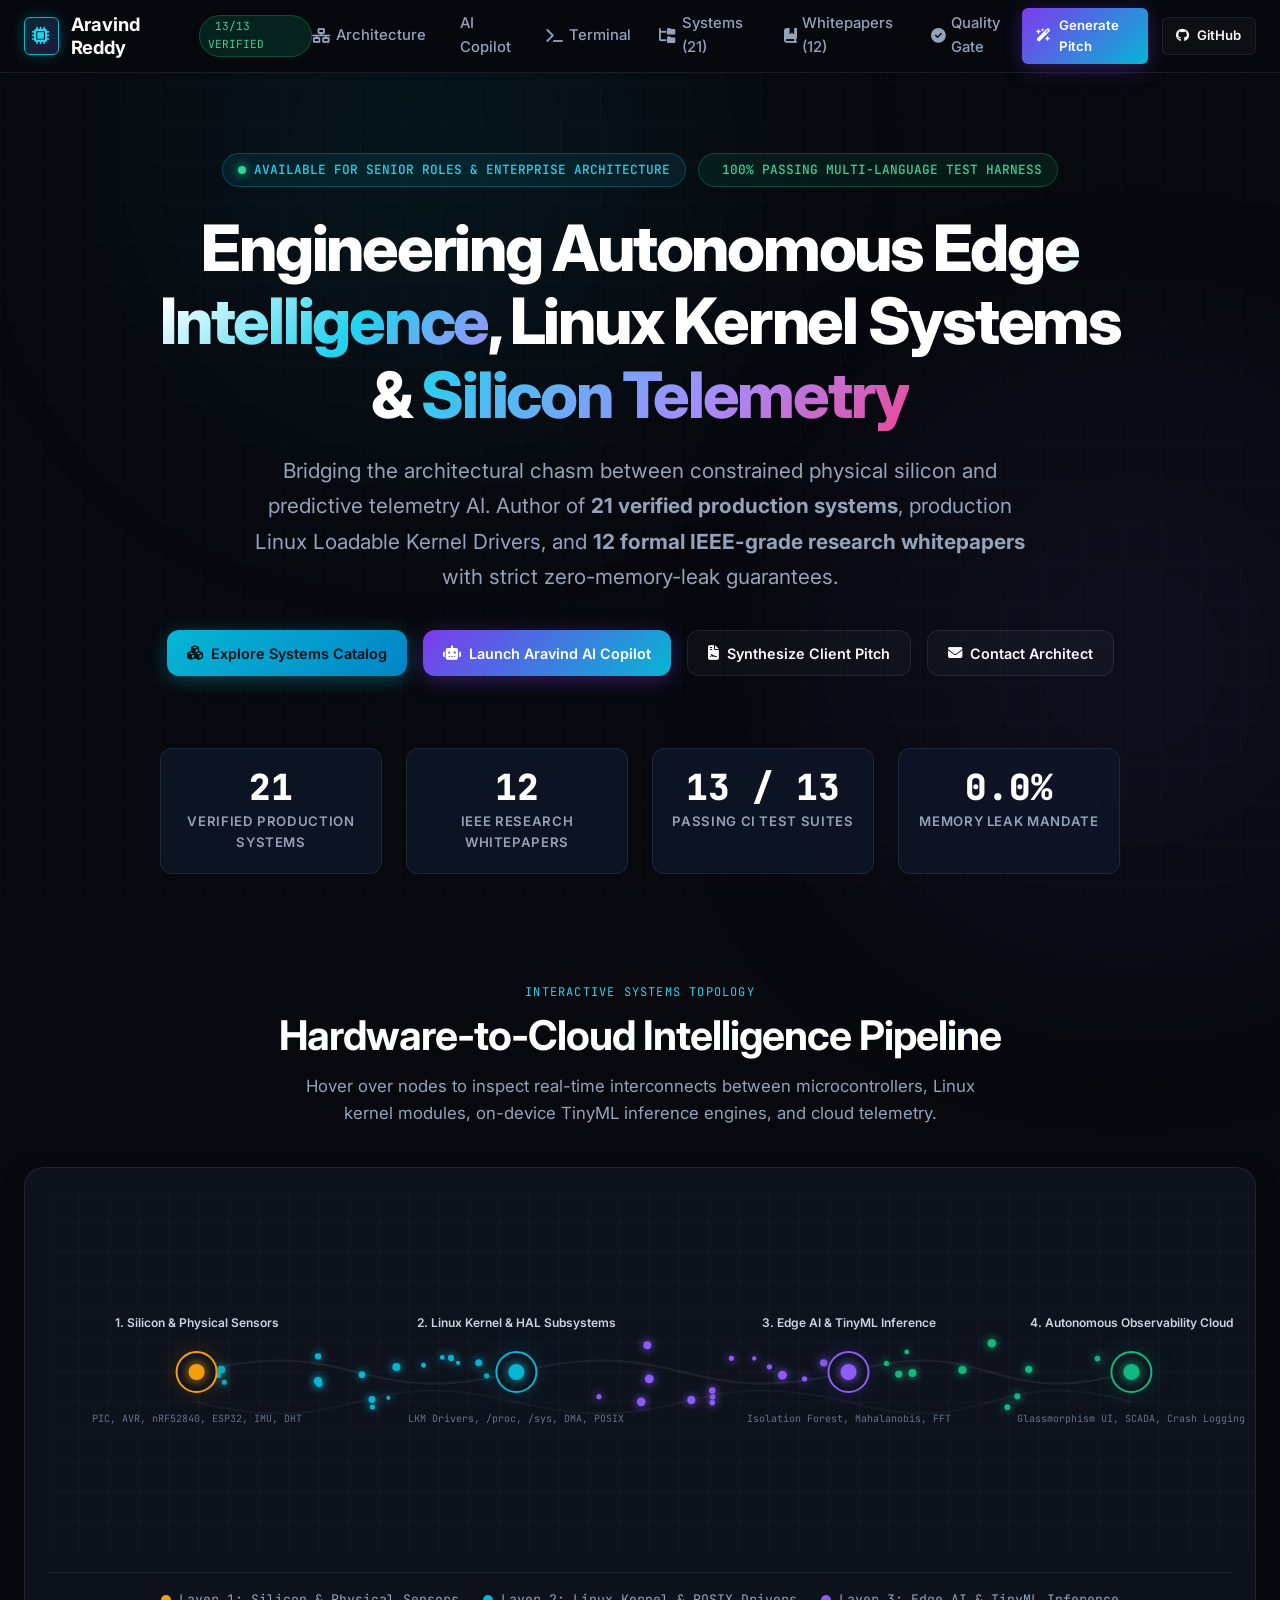
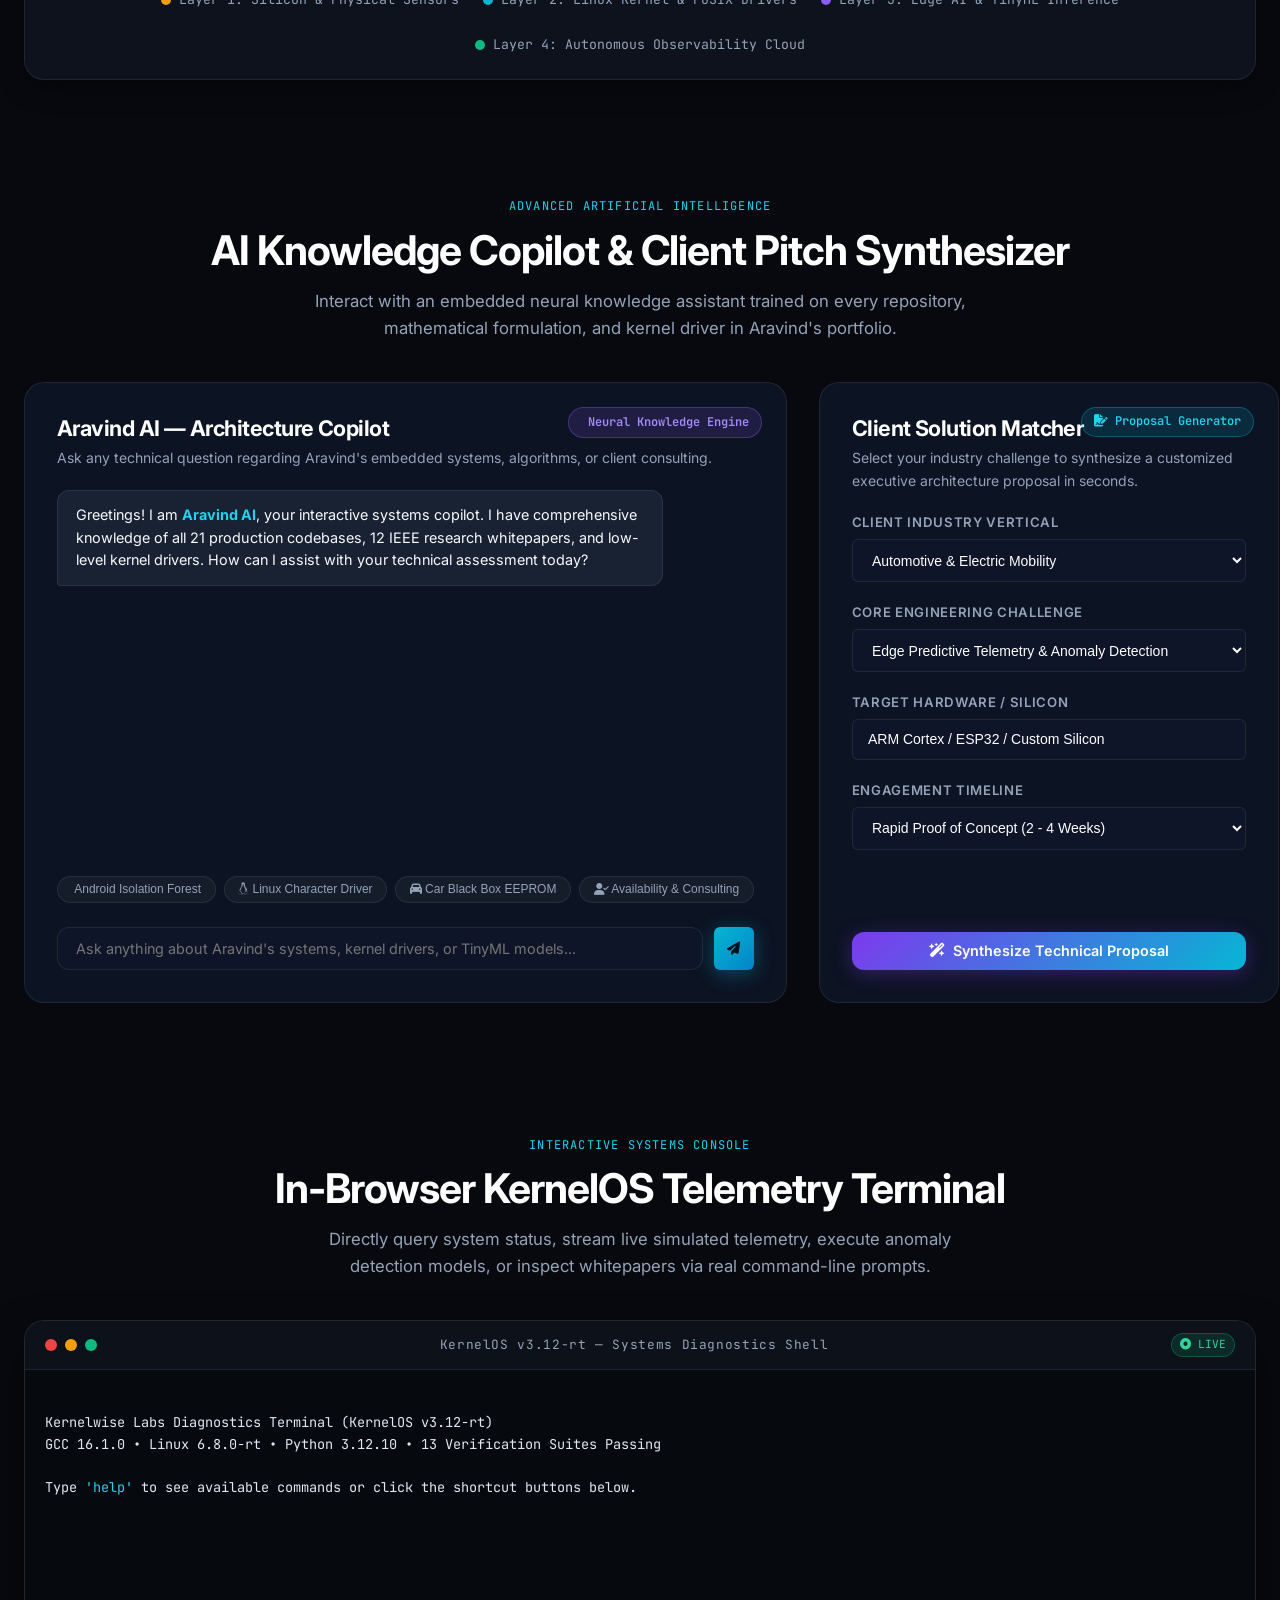
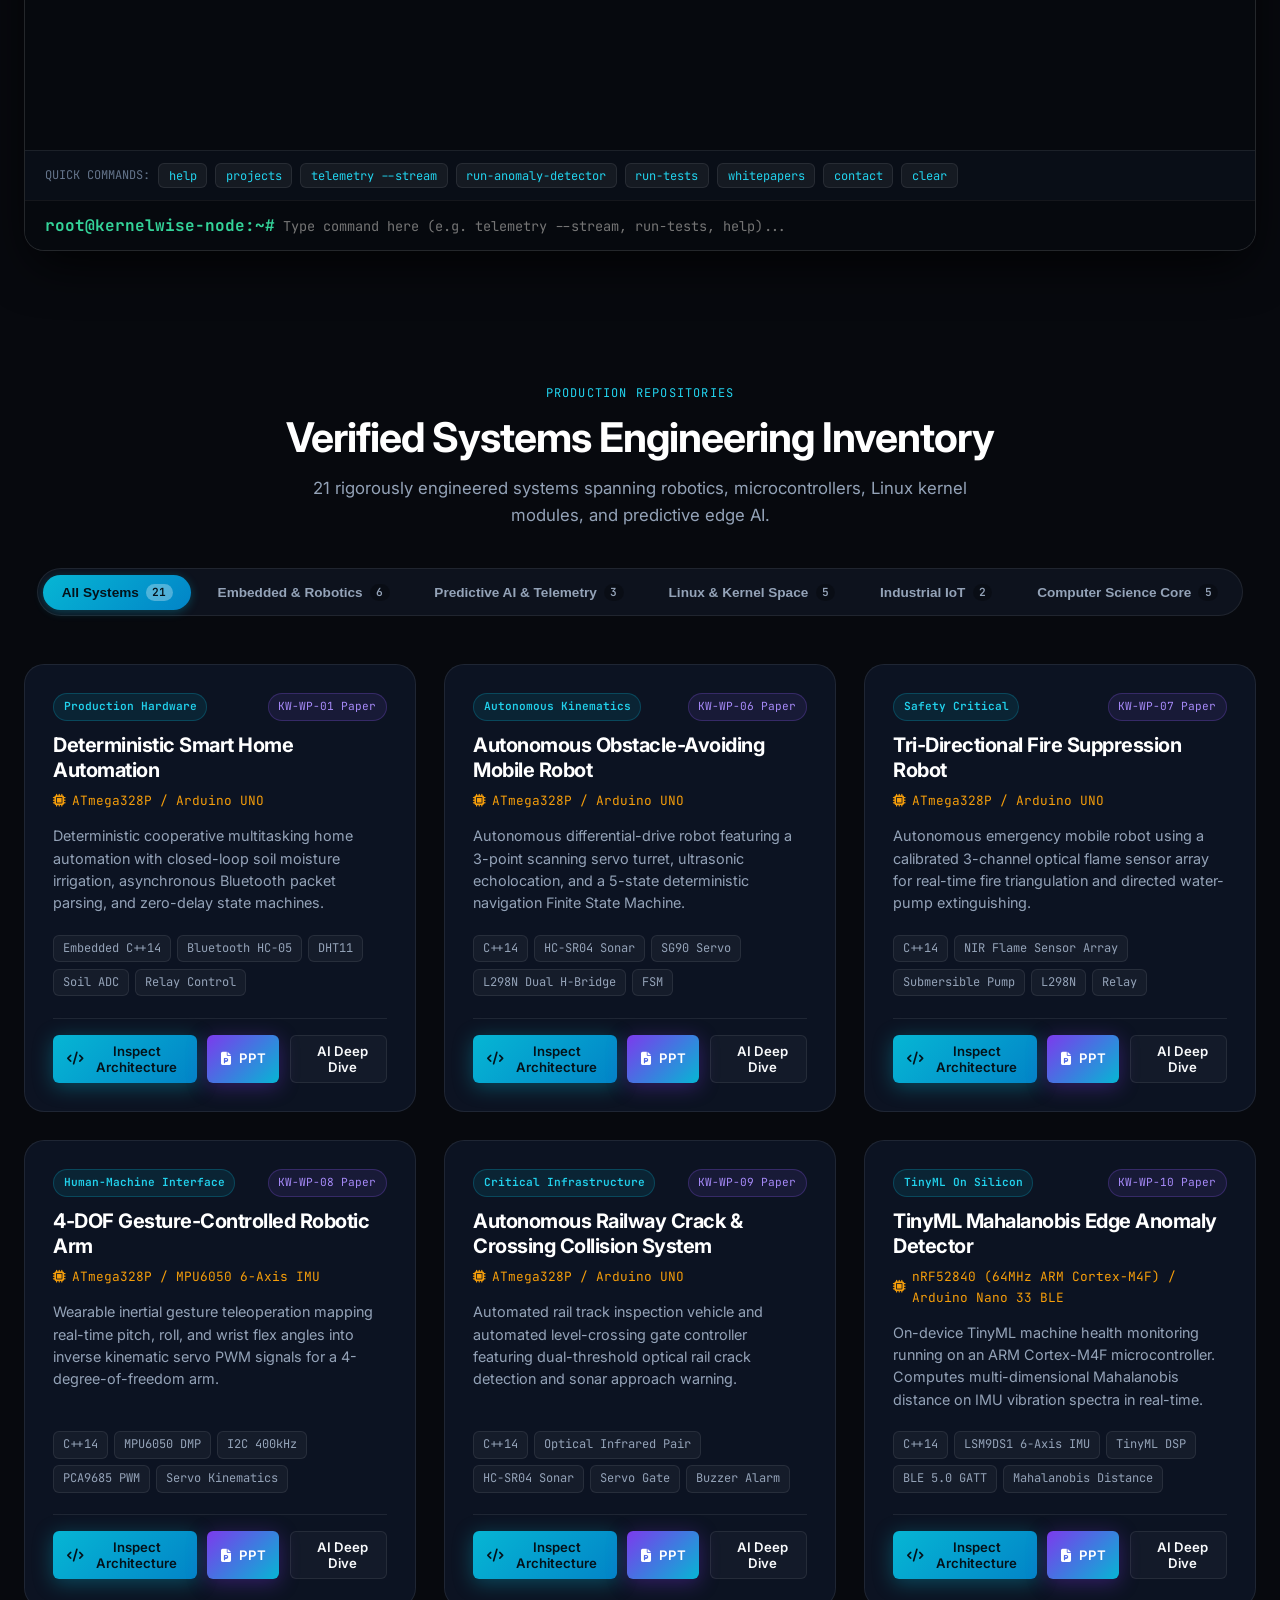
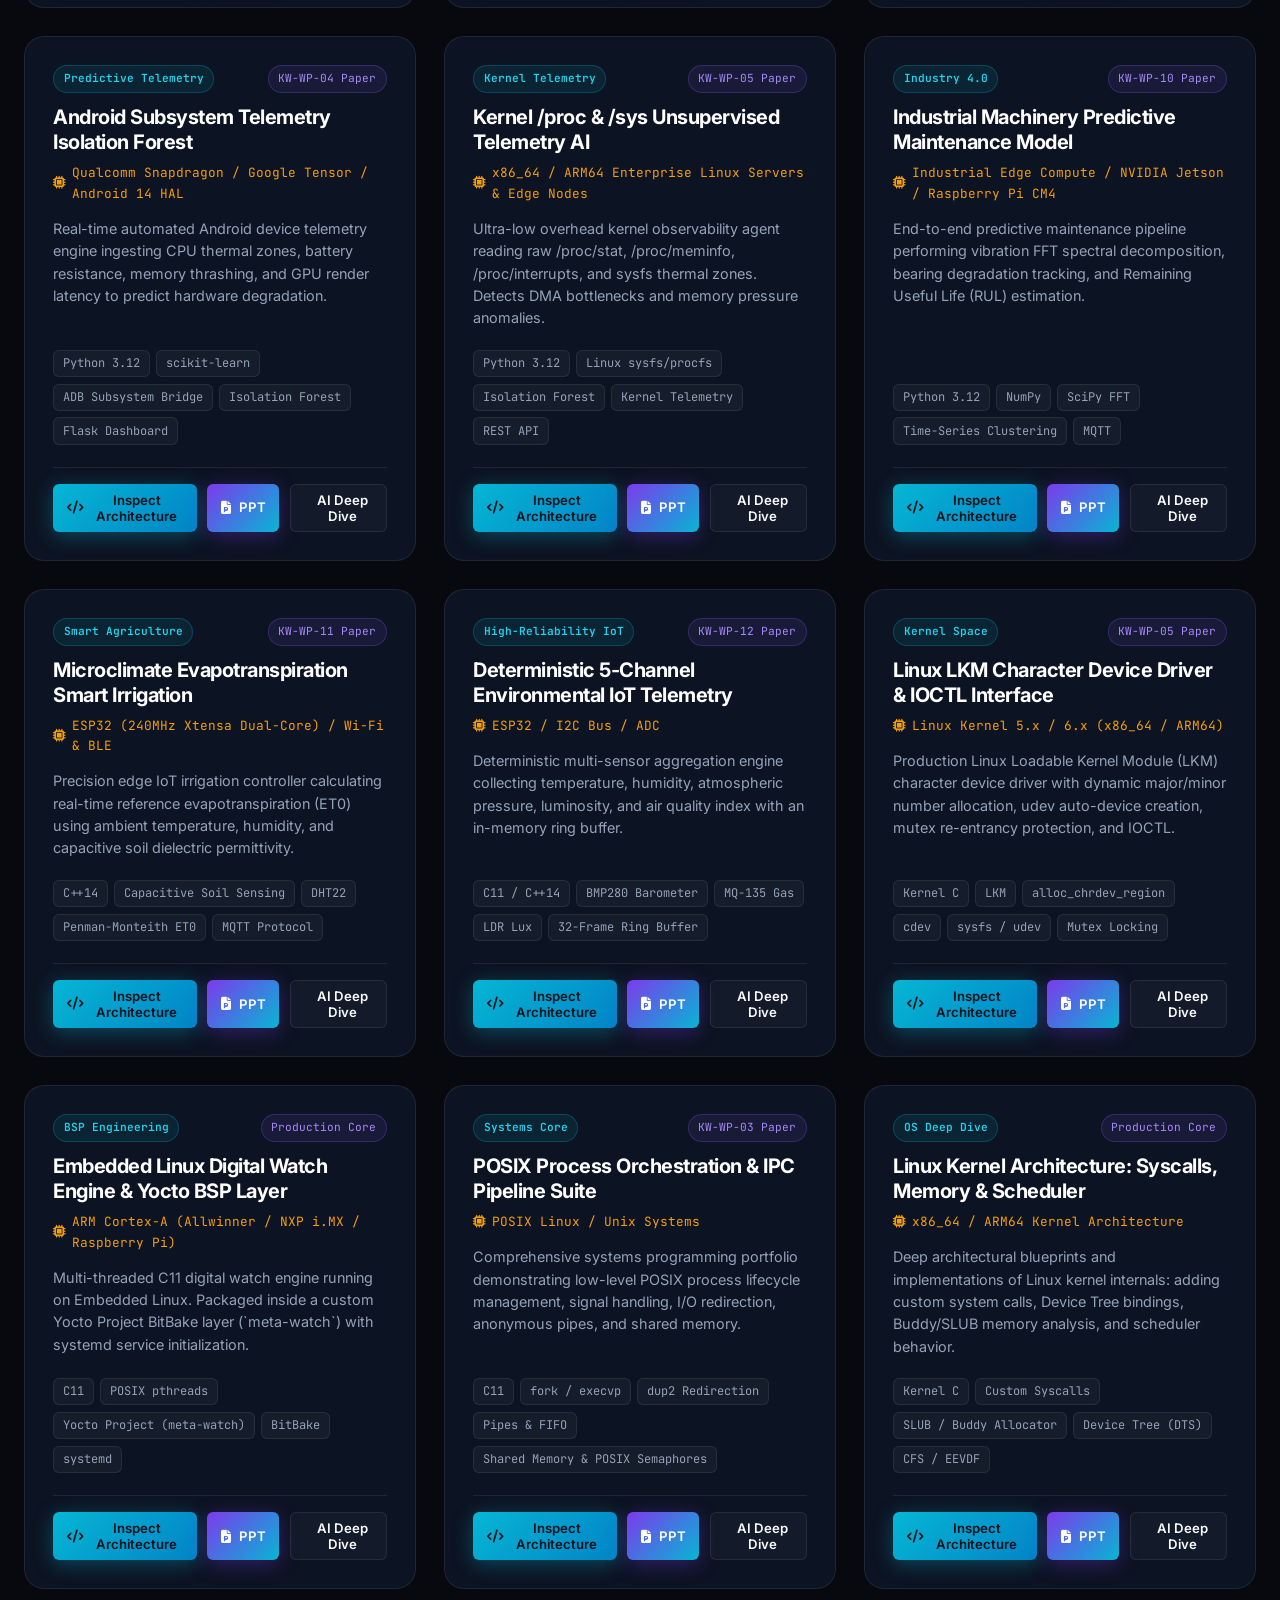
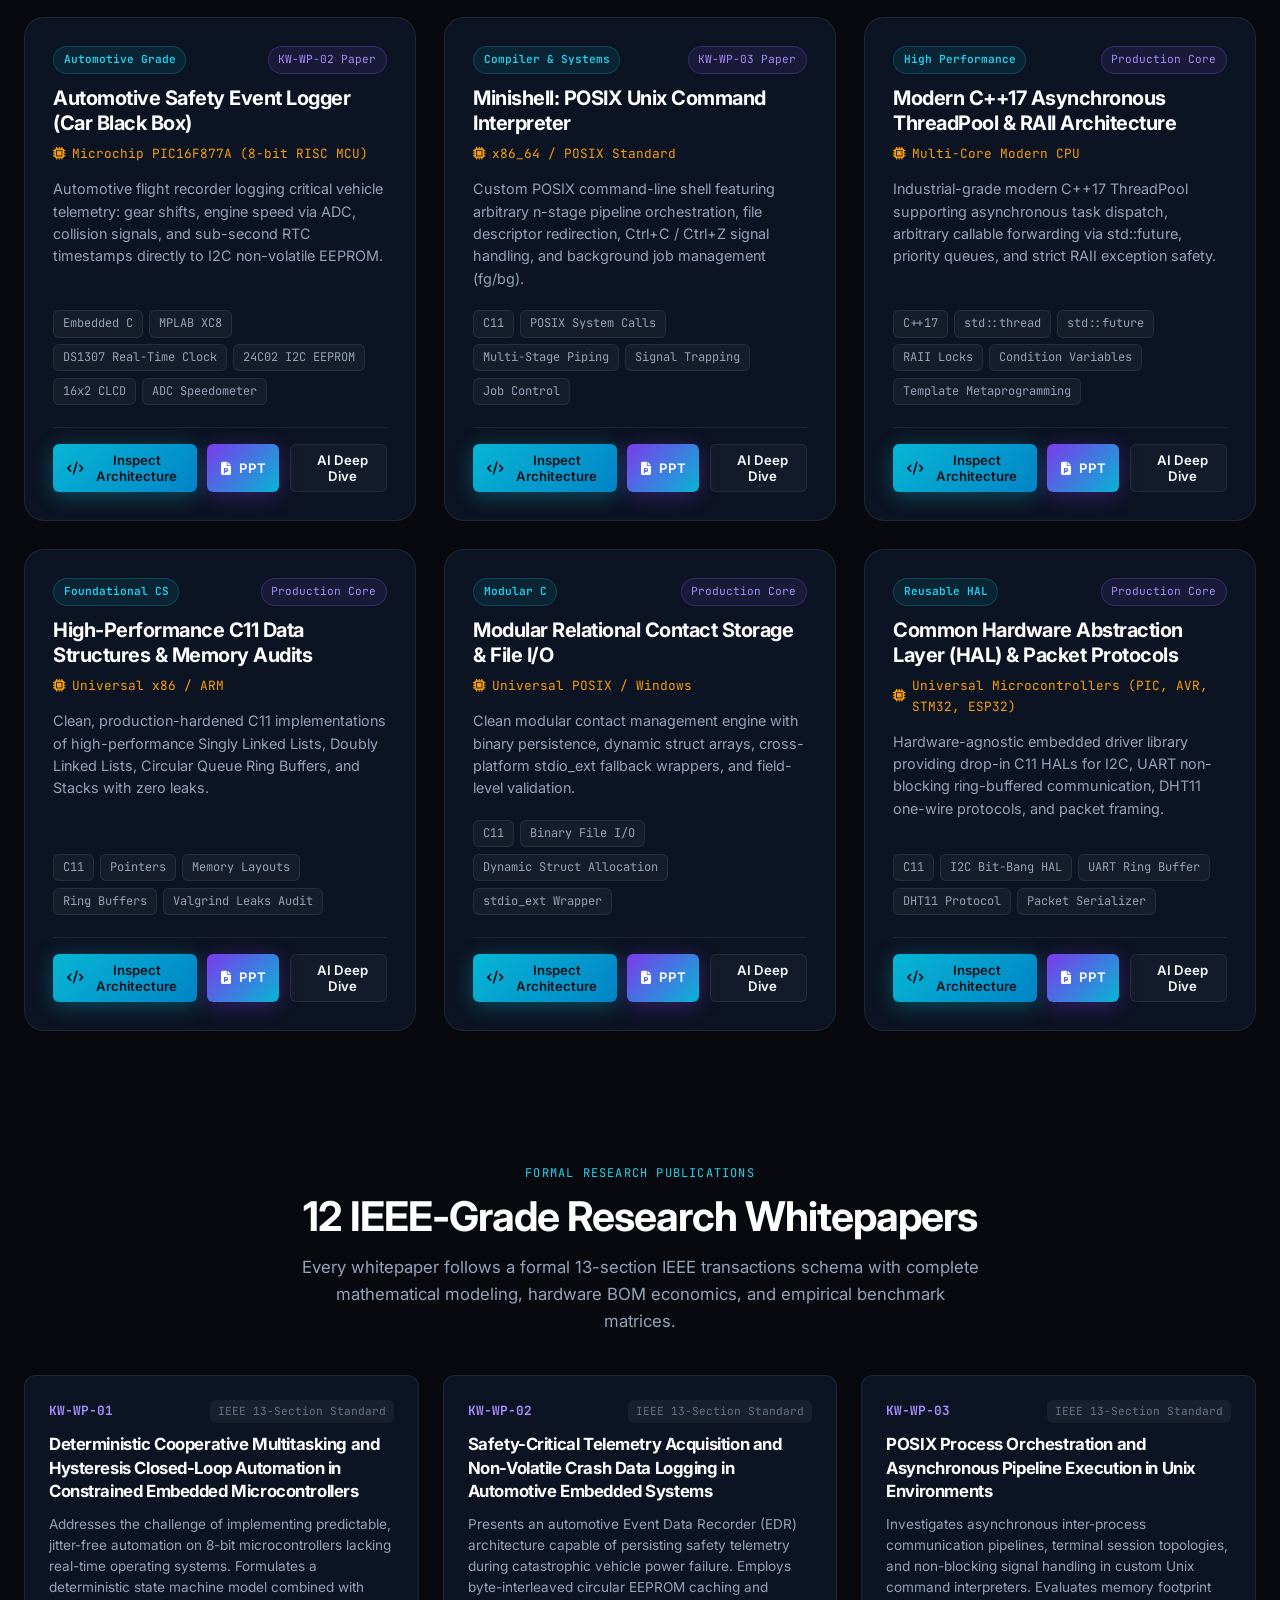
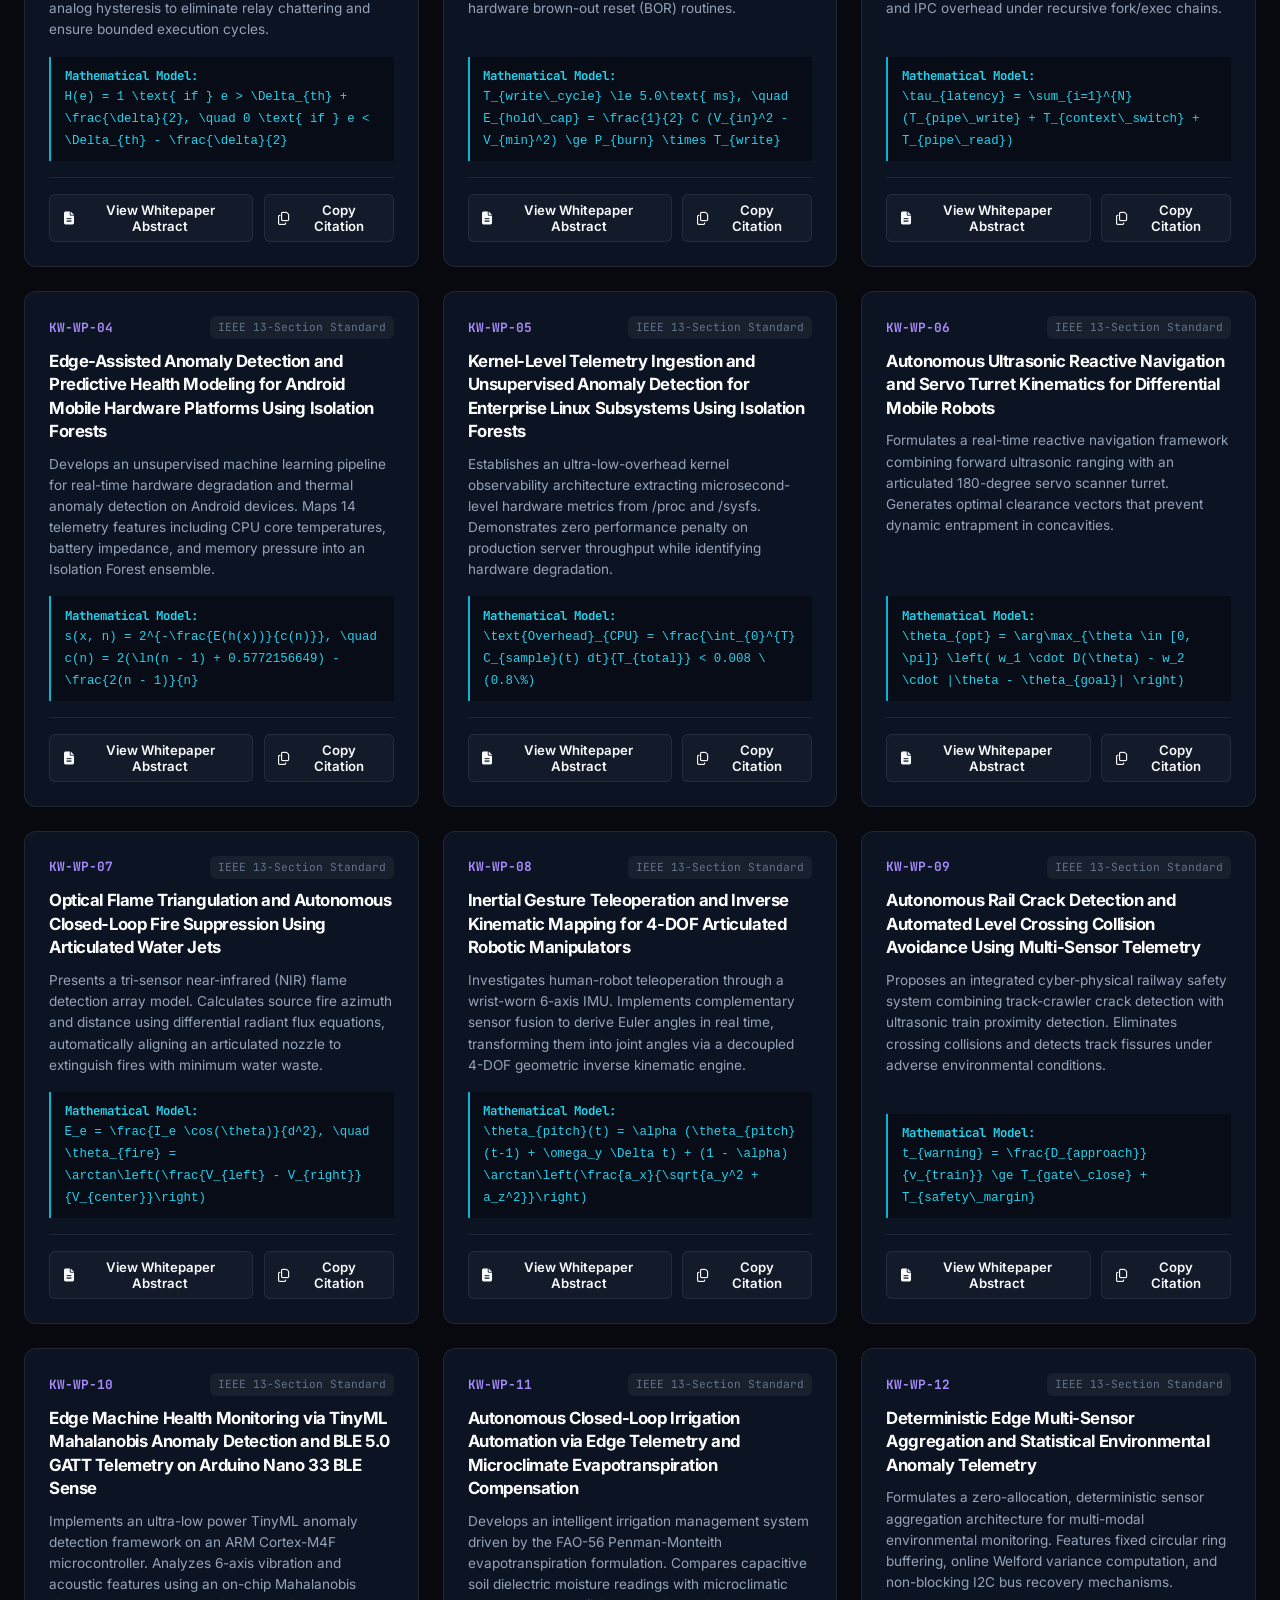
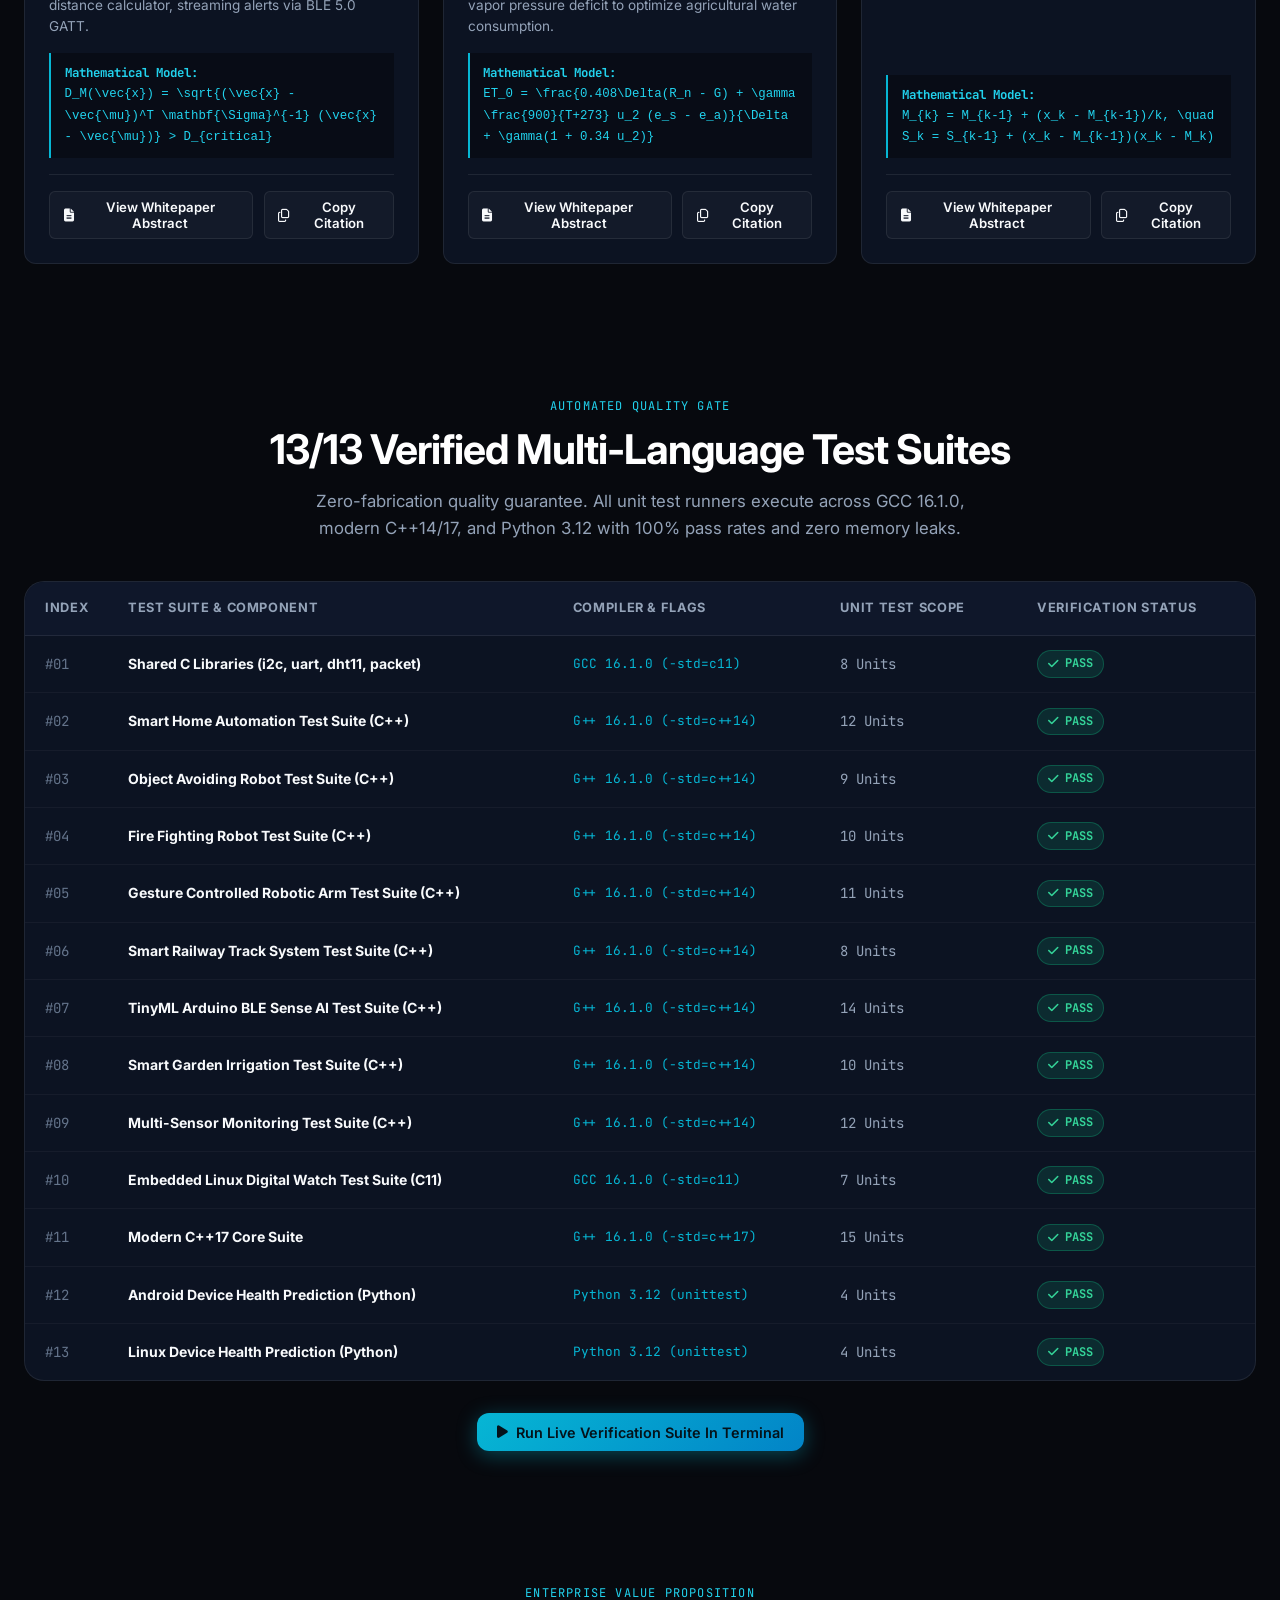
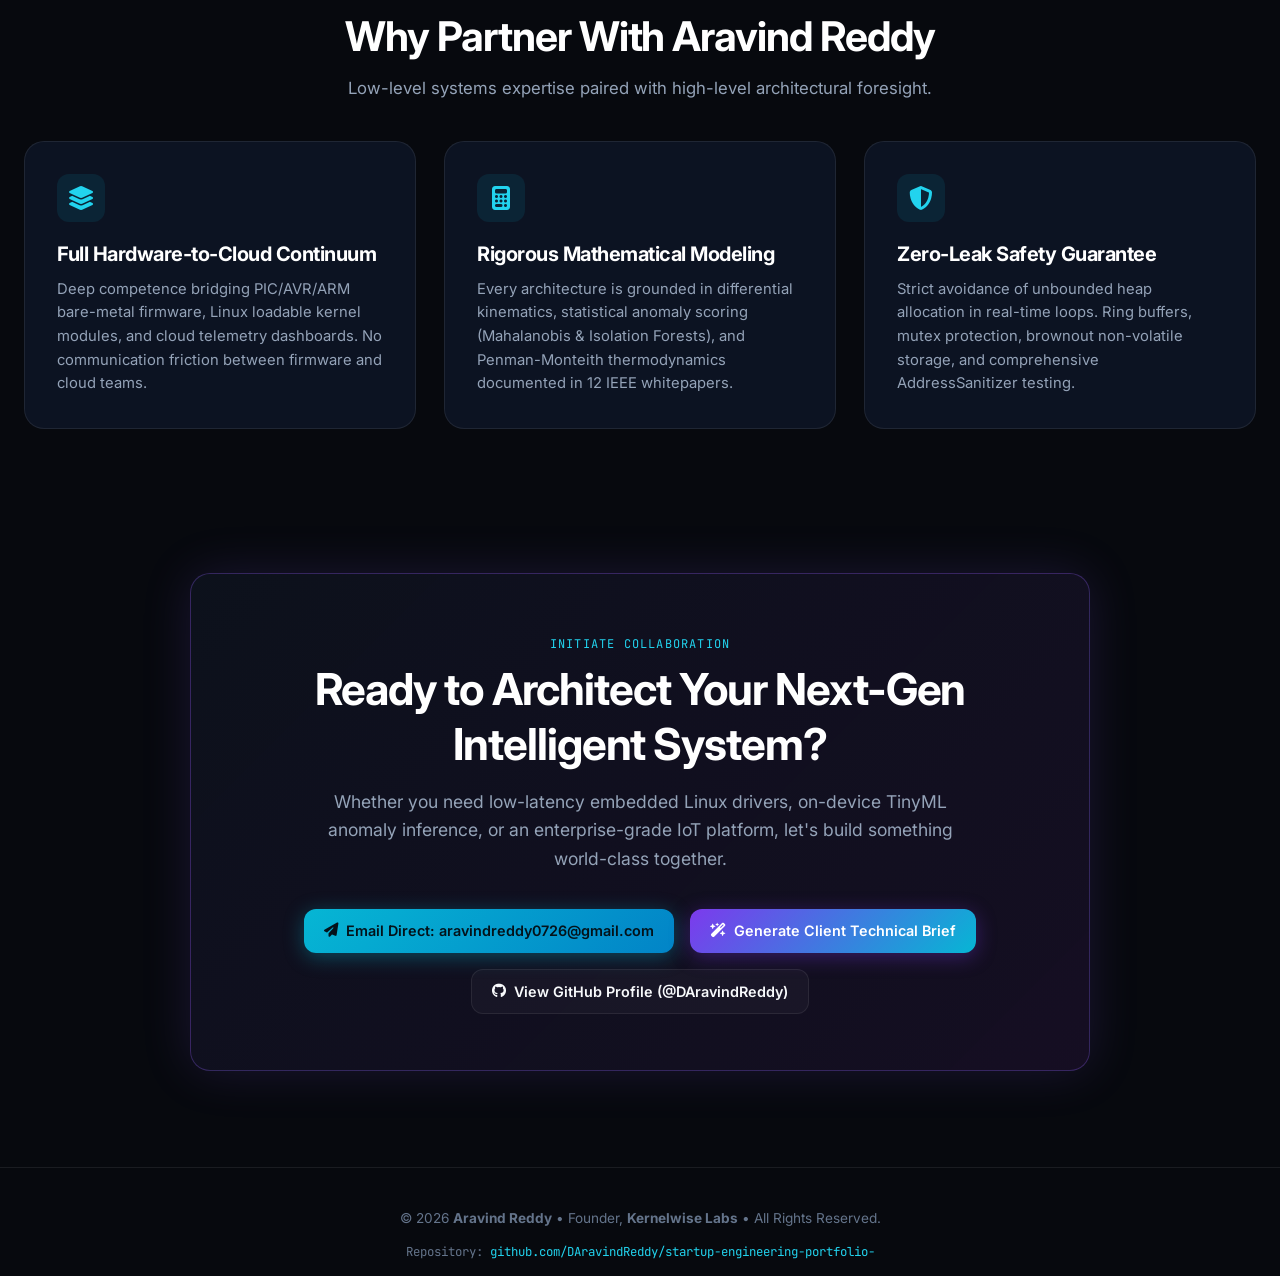
==== commit 82cc55ca: "feat(web): Enhance cross-browser compatibility, HiDPI canvas rendering, and update README with live " ====
--- a/index.html
+++ b/index.html
@@ -11,6 +11,7 @@
   <meta property="og:title" content="Aravind Reddy — Systems Architecture & Edge AI Portfolio" />
   <meta property="og:description" content="21 Verified Production Systems • 12 IEEE Whitepapers • 13 Passing Test Suites • Zero-Leak Mandate" />
   <meta property="og:type" content="website" />
+  <link rel="icon" type="image/svg+xml" href="data:image/svg+xml,<svg xmlns='http://www.w3.org/2000/svg' viewBox='0 0 24 24' fill='%2306b6d4'><rect x='2' y='2' width='20' height='20' rx='4' fill='%230d121d' stroke='%2306b6d4' stroke-width='1.5'/><circle cx='12' cy='12' r='4' fill='%2306b6d4'/></svg>" />
 
   <!-- Fonts & Icons -->
   <link rel="preconnect" href="https://fonts.googleapis.com" />
--- a/styles.css
+++ b/styles.css
@@ -61,6 +61,7 @@
   position: relative;
   min-height: 100vh;
   -webkit-font-smoothing: antialiased;
+  -moz-osx-font-smoothing: grayscale;
 }
 
 /* Background Cyber Grid */
@@ -129,12 +130,14 @@
 .gradient-text {
   background: linear-gradient(135deg, #ffffff 30%, var(--accent-cyan-bright) 70%, var(--accent-purple-bright) 100%);
   -webkit-background-clip: text;
+  background-clip: text;
   -webkit-text-fill-color: transparent;
 }
 
 .gradient-text-ai {
   background: linear-gradient(135deg, var(--accent-cyan-bright) 0%, var(--accent-purple-bright) 60%, #ec4899 100%);
   -webkit-background-clip: text;
+  background-clip: text;
   -webkit-text-fill-color: transparent;
 }
 
@@ -324,6 +327,7 @@
   font-family: var(--font-mono);
   font-weight: 500;
   backdrop-filter: blur(8px);
+  -webkit-backdrop-filter: blur(8px);
 }
 
 .badge-verified {
@@ -393,6 +397,7 @@
   padding: 1.25rem 1rem;
   text-align: center;
   backdrop-filter: blur(12px);
+  -webkit-backdrop-filter: blur(12px);
   transition: var(--transition-smooth);
 }
 
@@ -515,6 +520,7 @@
   border-radius: var(--radius-lg);
   padding: 2rem;
   backdrop-filter: blur(16px);
+  -webkit-backdrop-filter: blur(16px);
   position: relative;
   display: flex;
   flex-direction: column;
@@ -555,6 +561,8 @@
   flex-direction: column;
   gap: 1rem;
   margin-bottom: 1.25rem;
+  scrollbar-width: thin;
+  scrollbar-color: var(--border-subtle) transparent;
 }
 
 .chat-history::-webkit-scrollbar {
@@ -735,6 +743,8 @@
   overflow-y: auto;
   font-size: 0.85rem;
   line-height: 1.6;
+  scrollbar-width: thin;
+  scrollbar-color: rgba(255, 255, 255, 0.1) transparent;
 }
 
 .terminal-body::-webkit-scrollbar {
@@ -1214,6 +1224,7 @@
   height: 100vh;
   background: rgba(0, 0, 0, 0.8);
   backdrop-filter: blur(10px);
+  -webkit-backdrop-filter: blur(10px);
   z-index: 2000;
   display: none;
   align-items: center;
